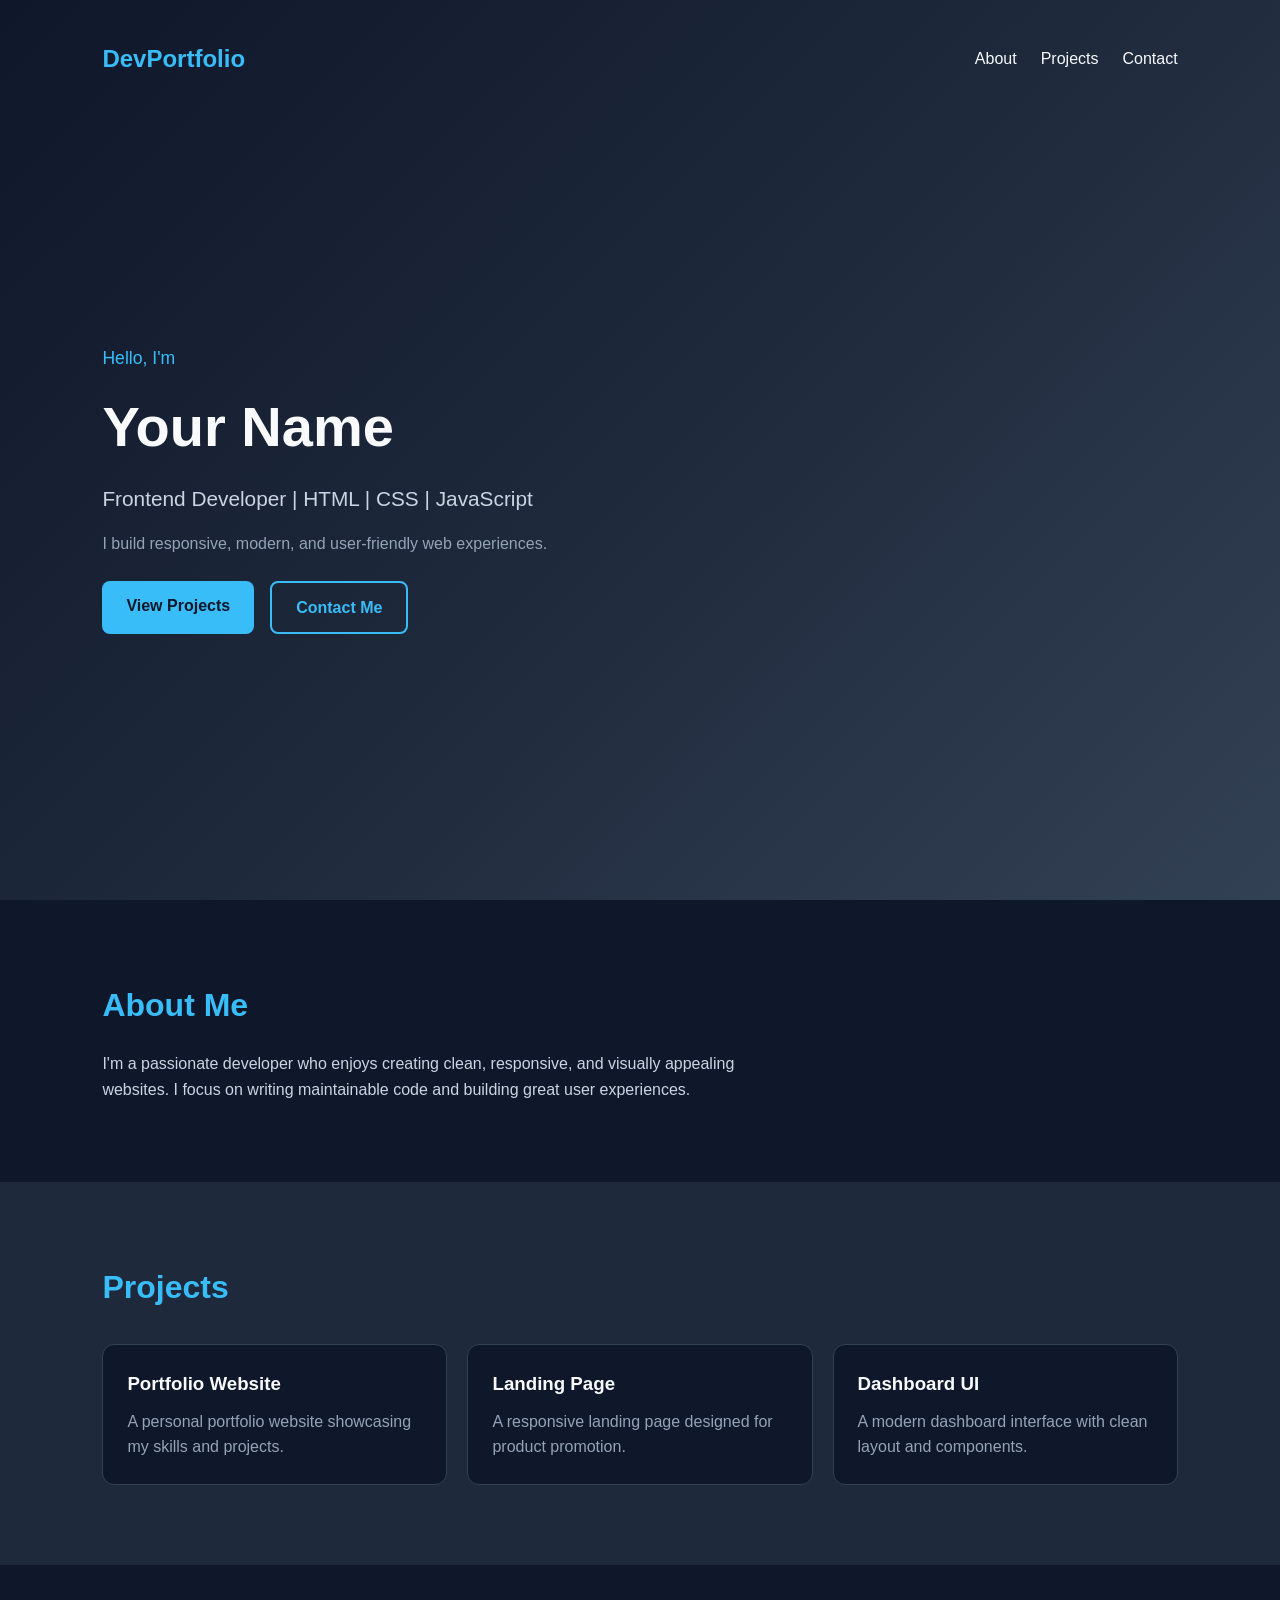
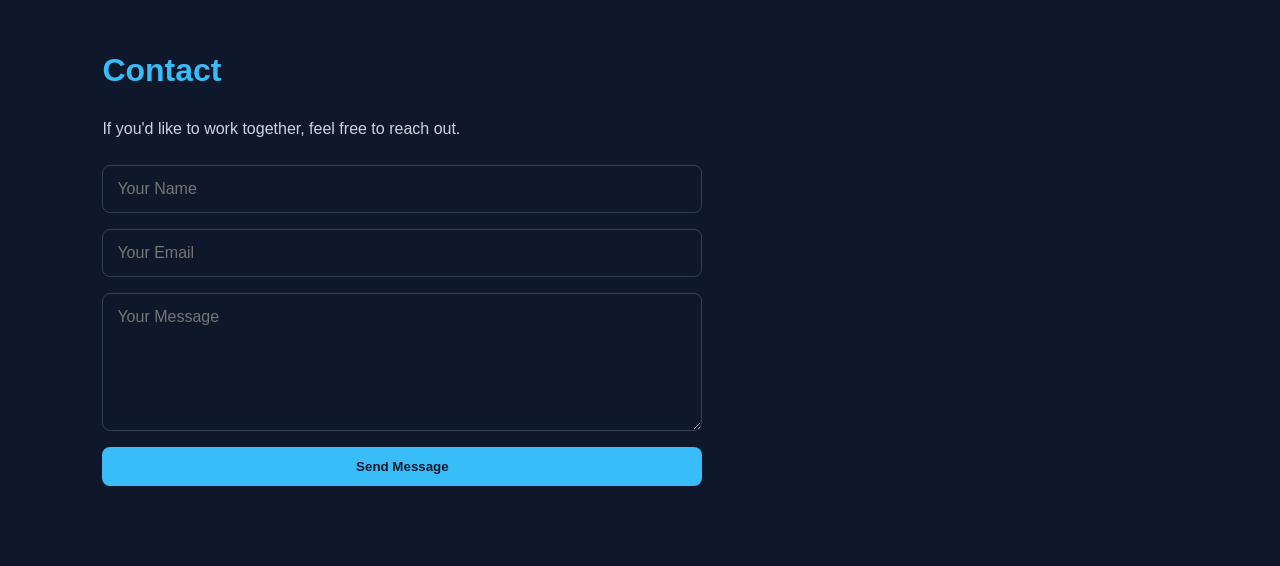
==== index.html @ 98be5ddc "My portfolio website" ====
<!DOCTYPE html>
<html lang="en">
<head>
  <meta charset="UTF-8" />
  <meta name="viewport" content="width=device-width, initial-scale=1.0" />
  <title>Developer Portfolio</title>
  <link rel="stylesheet" href="style.css" />
</head>
<body>
  <header class="hero">
    <nav class="navbar">
      <div class="logo">DevPortfolio</div>
      <ul class="nav-links">
        <li><a href="#about">About</a></li>
        <li><a href="#projects">Projects</a></li>
        <li><a href="#contact">Contact</a></li>
      </ul>
    </nav>

    <div class="hero-content">
      <p class="intro">Hello, I'm</p>
      <h1>Your Name</h1>
      <p class="subtitle">Frontend Developer | HTML | CSS | JavaScript</p>
      <p class="hero-text">
        I build responsive, modern, and user-friendly web experiences.
      </p>
      <div class="hero-buttons">
        <a href="#projects" class="btn primary">View Projects</a>
        <a href="#contact" class="btn secondary">Contact Me</a>
      </div>
    </div>
  </header>

  <main>
    <section id="about" class="section">
      <div class="container">
        <h2>About Me</h2>
        <p>
          I'm a passionate developer who enjoys creating clean, responsive,
          and visually appealing websites. I focus on writing maintainable
          code and building great user experiences.
        </p>
      </div>
    </section>

    <section id="projects" class="section alt">
      <div class="container">
        <h2>Projects</h2>
        <div class="project-grid">
          <div class="project-card">
            <h3>Portfolio Website</h3>
            <p>A personal portfolio website showcasing my skills and projects.</p>
          </div>
          <div class="project-card">
            <h3>Landing Page</h3>
            <p>A responsive landing page designed for product promotion.</p>
          </div>
          <div class="project-card">
            <h3>Dashboard UI</h3>
            <p>A modern dashboard interface with clean layout and components.</p>
          </div>
        </div>
      </div>
    </section>

    <section id="contact" class="section">
      <div class="container">
        <h2>Contact</h2>
        <p>If you'd like to work together, feel free to reach out.</p>

        <form class="contact-form">
          <input type="text" placeholder="Your Name" required />
          <input type="email" placeholder="Your Email" required />
          <textarea placeholder="Your Message" rows="6" required></textarea>
          <button type="submit" class="btn primary">Send Message</button>
        </form>
      </div>
    </section>
  </main>
</body>
</html>
---- style.css ----
* {
  margin: 0;
  padding: 0;
  box-sizing: border-box;
  font-family: Arial, sans-serif;
}

html {
  scroll-behavior: smooth;
}

body {
  background-color: #0f172a;
  color: #f8fafc;
  line-height: 1.6;
}

a {
  text-decoration: none;
  color: inherit;
}

ul {
  list-style: none;
}

.hero {
  min-height: 100vh;
  background: linear-gradient(135deg, #0f172a, #1e293b, #334155);
  display: flex;
  flex-direction: column;
  padding: 20px 8%;
}

.navbar {
  display: flex;
  justify-content: space-between;
  align-items: center;
  padding: 20px 0;
}

.logo {
  font-size: 1.5rem;
  font-weight: bold;
  color: #38bdf8;
}

.nav-links {
  display: flex;
  gap: 24px;
}

.nav-links a {
  font-size: 1rem;
  transition: color 0.3s ease;
}

.nav-links a:hover {
  color: #38bdf8;
}

.hero-content {
  flex: 1;
  display: flex;
  flex-direction: column;
  justify-content: center;
  max-width: 700px;
}

.intro {
  color: #38bdf8;
  font-size: 1.1rem;
  margin-bottom: 10px;
}

.hero-content h1 {
  font-size: 3.5rem;
  margin-bottom: 10px;
}

.subtitle {
  font-size: 1.3rem;
  color: #cbd5e1;
  margin-bottom: 16px;
}

.hero-text {
  font-size: 1rem;
  color: #94a3b8;
  margin-bottom: 24px;
  max-width: 600px;
}

.hero-buttons {
  display: flex;
  gap: 16px;
  flex-wrap: wrap;
  
}

.btn {
  display: inline-block;
  padding: 12px 24px;
  border-radius: 8px;
  font-weight: bold;
  transition: all 0.3s ease;
}

.btn.primary {
  background-color: #38bdf8;
  color: #0f172a;
}

.btn.primary:hover {
  background-color: #0ea5e9;
}

.btn.secondary {
  border: 2px solid #38bdf8;
  color: #38bdf8;
}

.btn.secondary:hover {
  background-color: #38bdf8;
  color: #0f172a;
}

.section {
  padding: 80px 8%;
}

.alt {
  background-color: #1e293b;
}

.container {
  max-width: 1100px;
  margin: 0 auto;
}

.section h2 {
  font-size: 2rem;
  margin-bottom: 20px;
  color: #38bdf8;
}

.section p {
  max-width: 700px;
  color: #cbd5e1;
}

.project-grid {
  display: grid;
  grid-template-columns: repeat(auto-fit, minmax(240px, 1fr));
  gap: 20px;
  margin-top: 30px;
}

.project-card {
  background-color: #0f172a;
  padding: 24px;
  border-radius: 12px;
  border: 1px solid #334155;
  transition: transform 0.3s ease, border-color 0.3s ease;
}

.project-card:hover {
  transform: translateY(-5px);
  border-color: #38bdf8;
}

.project-card h3 {
  margin-bottom: 10px;
  color: #f8fafc;
}

.project-card p {
  color: #94a3b8;
}

.contact-form {
  display: flex;
  flex-direction: column;
  gap: 16px;
  margin-top: 24px;
  max-width: 600px;
}

.contact-form input,
.contact-form textarea {
  width: 100%;
  padding: 14px;
  border: 1px solid #334155;
  border-radius: 8px;
  background-color: #0f172a;
  color: #f8fafc;
  font-size: 1rem;
}

.contact-form input:focus,
.contact-form textarea:focus {
  outline: none;
  border-color: #38bdf8;
}

.contact-form button {
  border: none;
  cursor: pointer;
}

@media (max-width: 768px) {
  .navbar {
    flex-direction: column;
    gap: 16px;
  }

  .hero-content h1 {
    font-size: 2.5rem;
  }

  .subtitle {
    font-size: 1.1rem;
  }

  .section {
    padding: 60px 6%;
  }
}
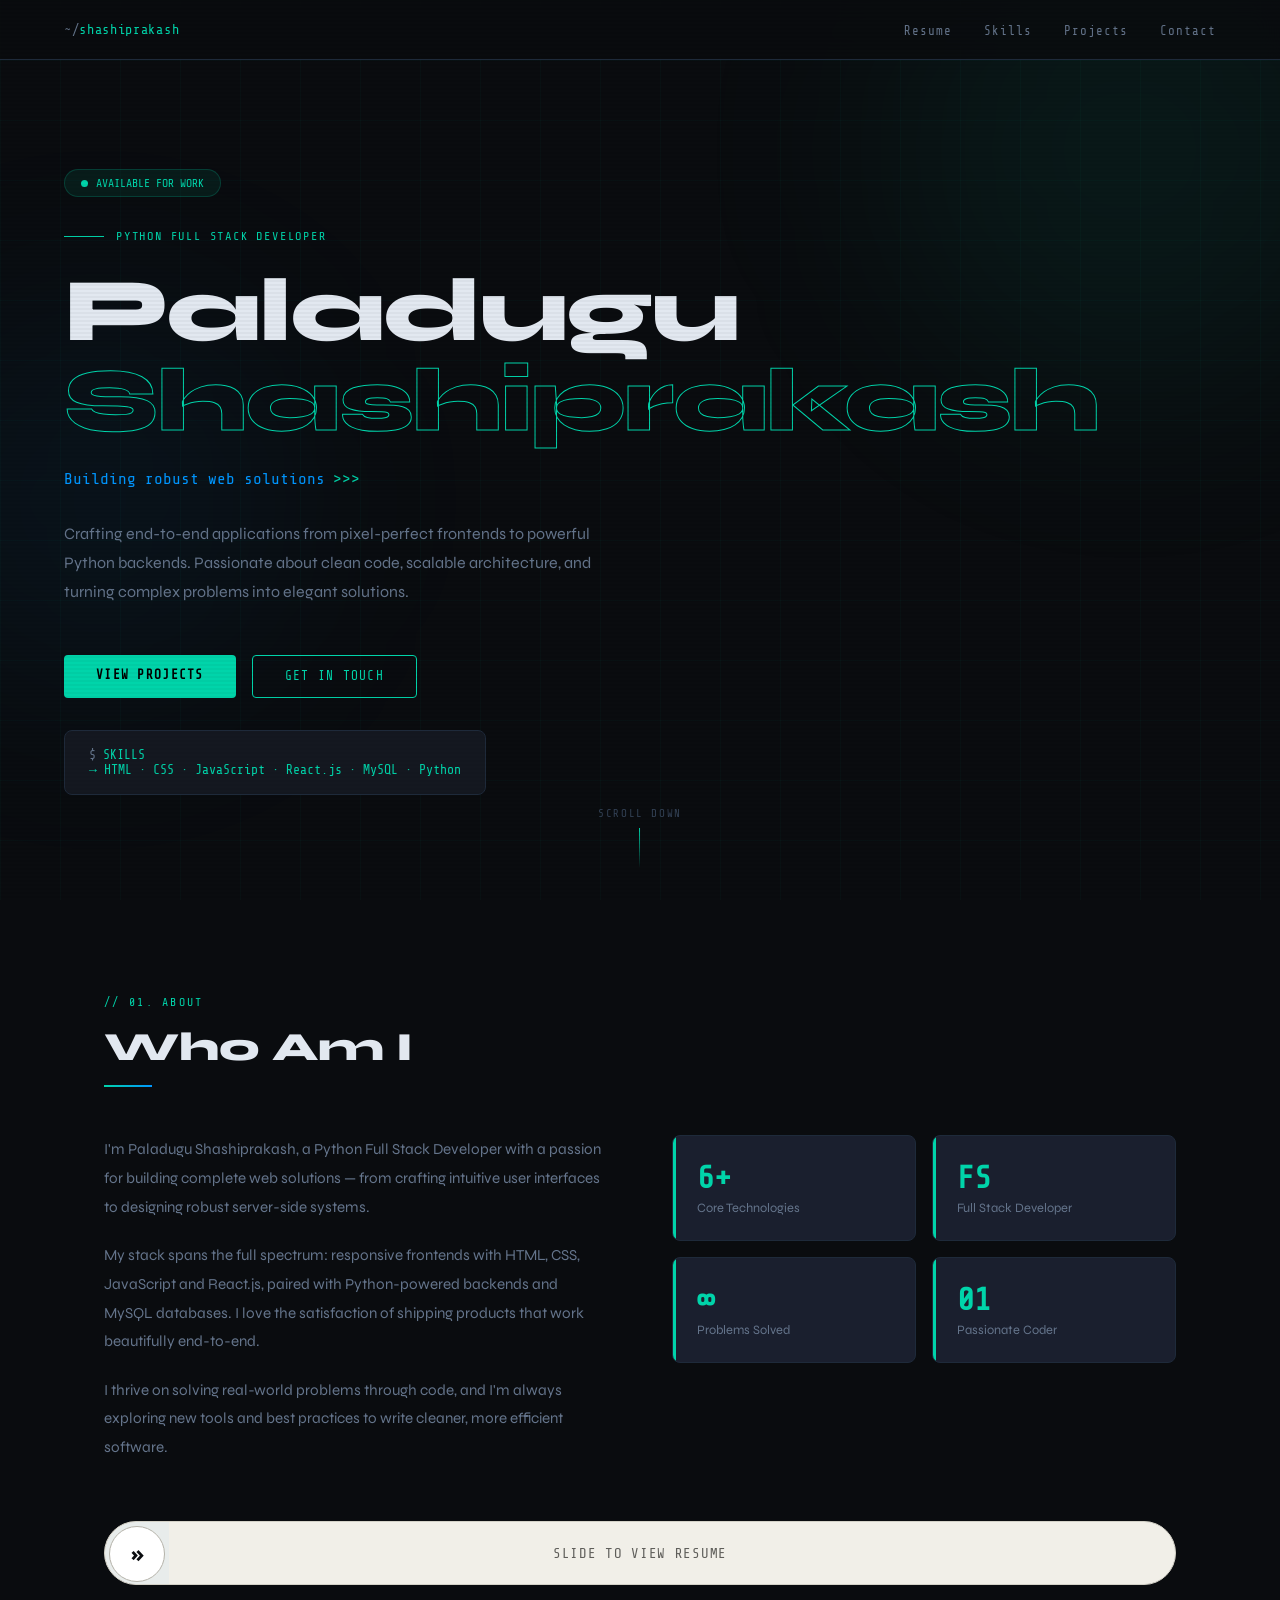
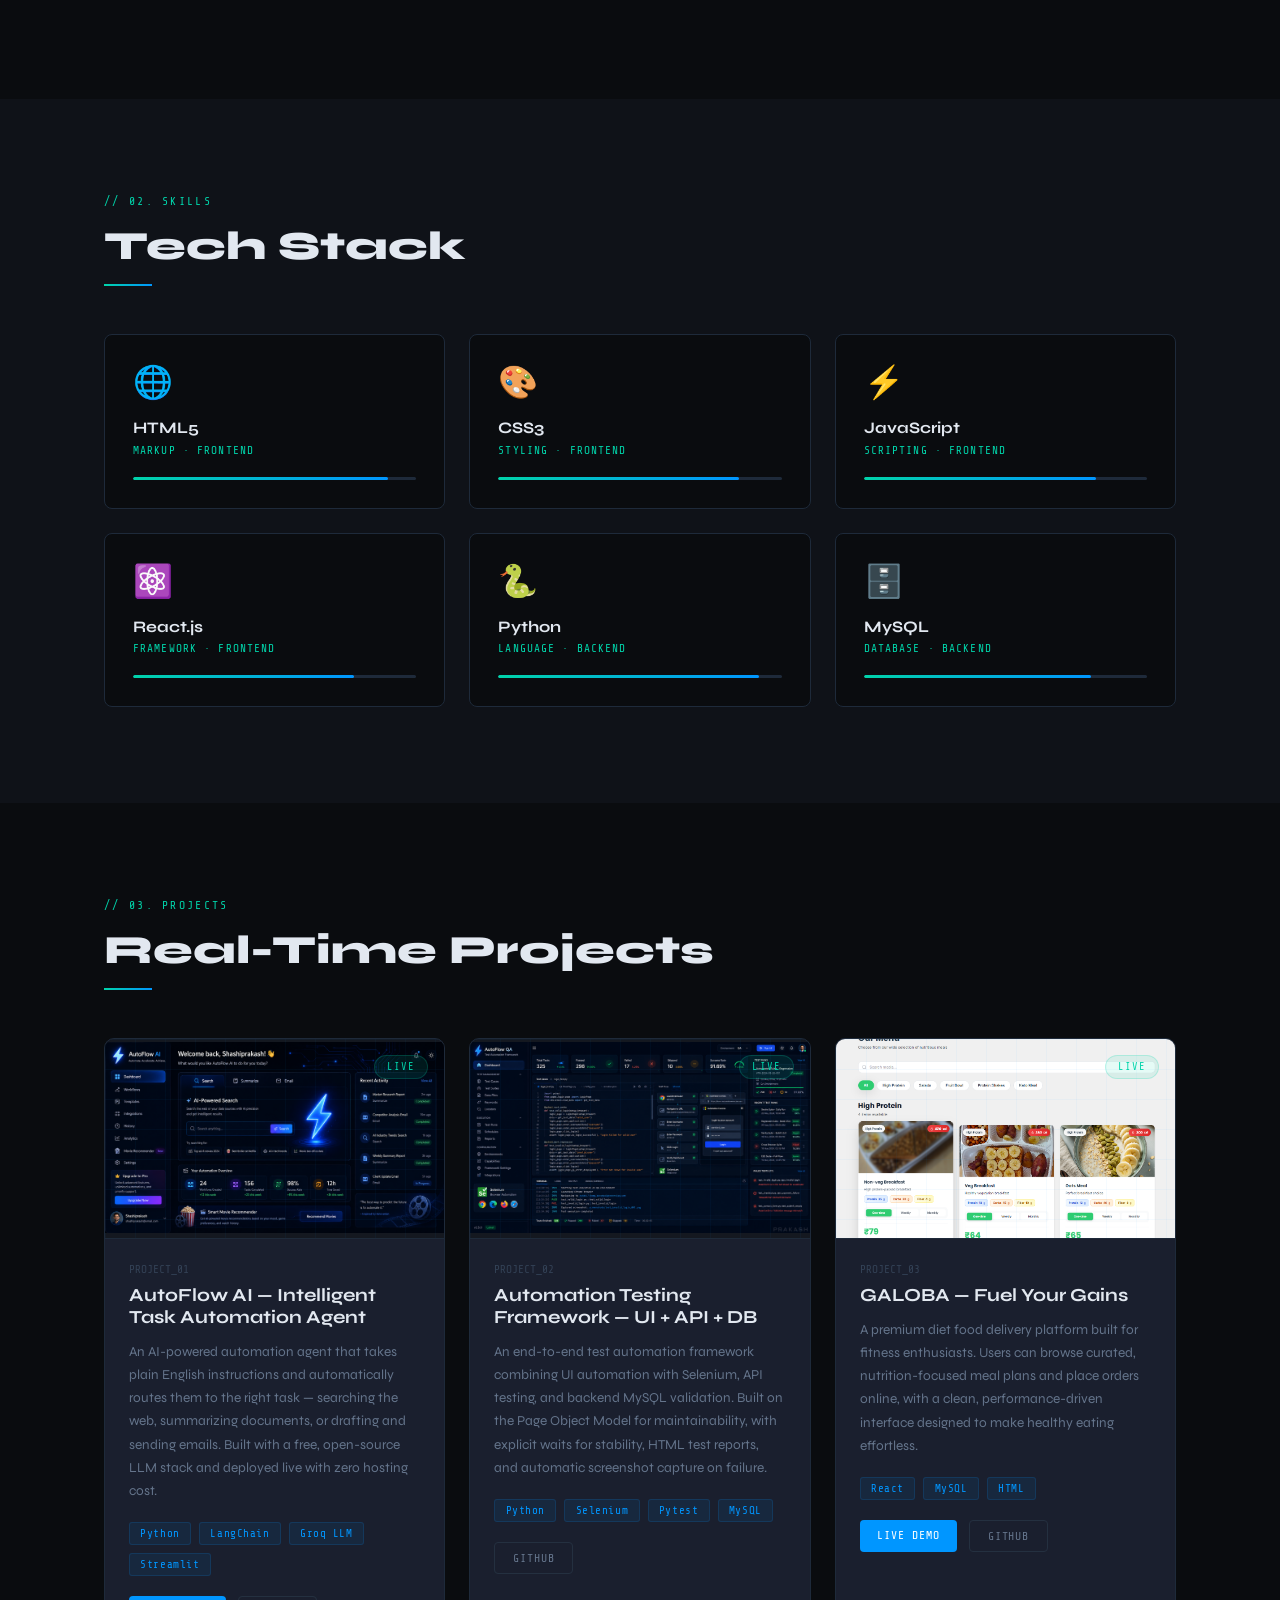
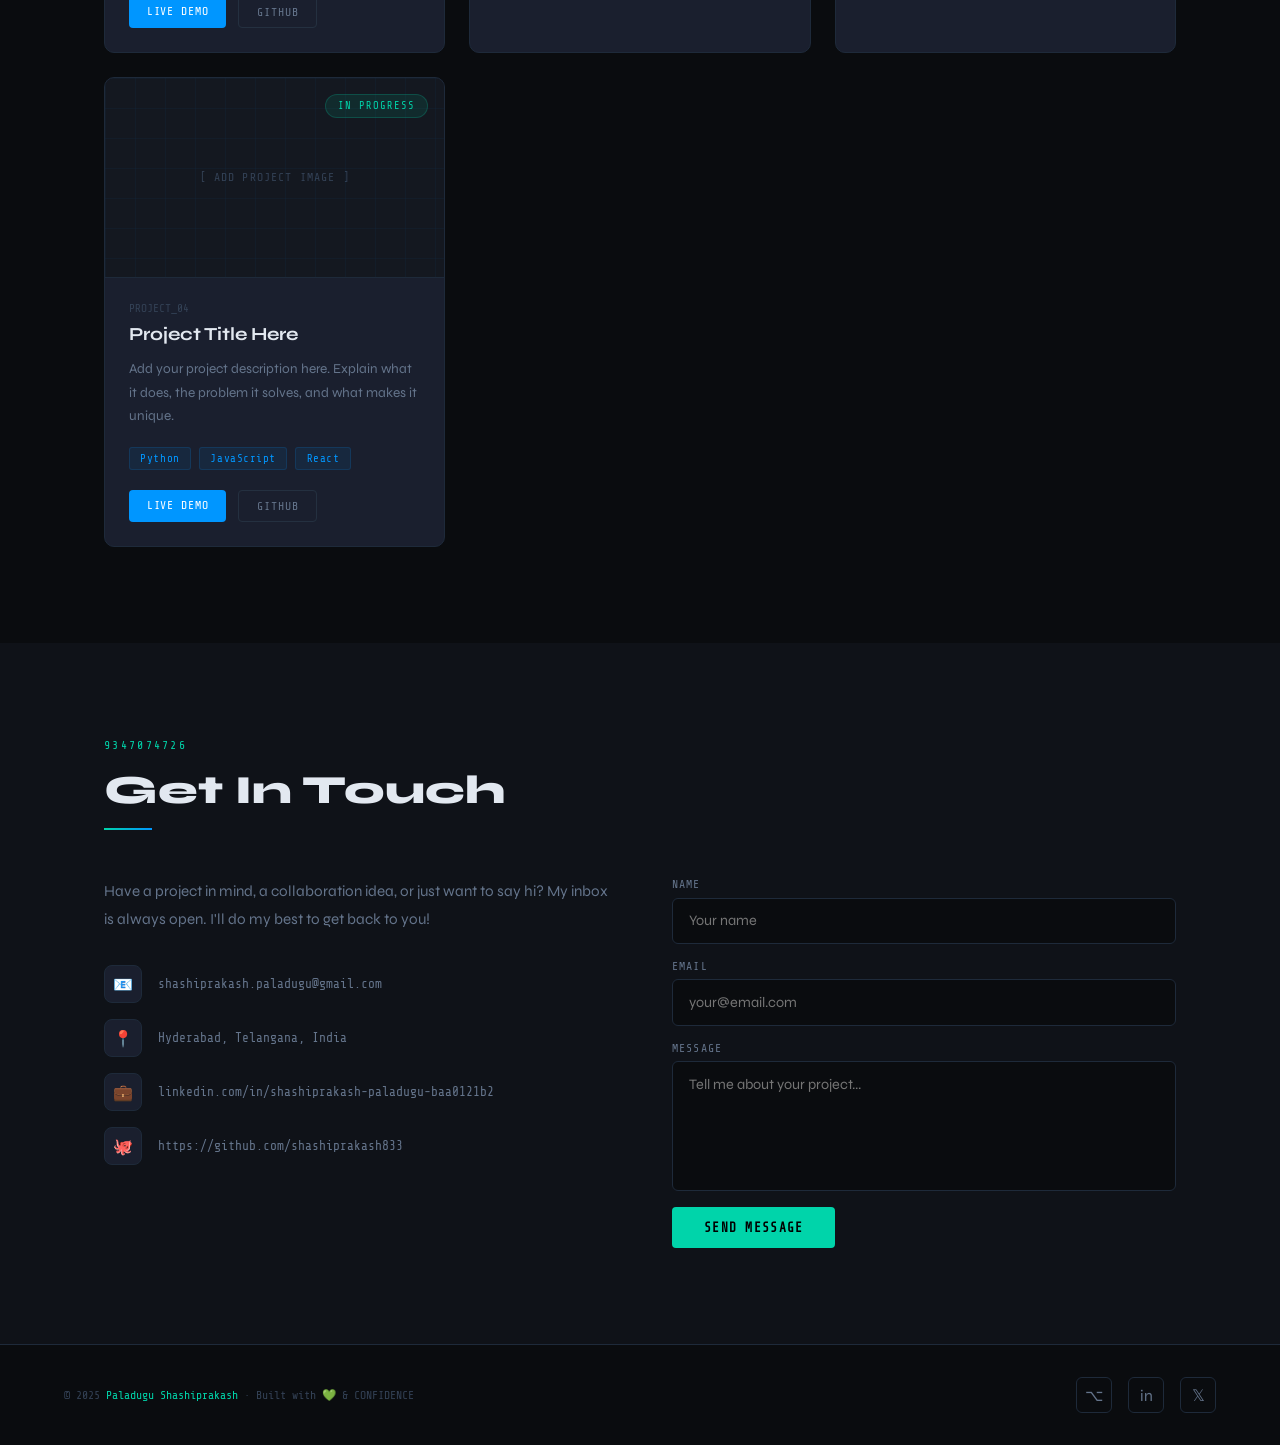
==== commit 40f77e86: "Initial commit - portfolio website" ====
--- a/index.html
+++ b/index.html
@@ -1,81 +1,1042 @@
 <!DOCTYPE html>
 <html lang="en">
 <head>
-  <meta charset="UTF-8" />
-  <meta name="viewport" content="width=device-width, initial-scale=1.0" />
-  <title>Developer Portfolio</title>
-  <link rel="stylesheet" href="style.css" />
+<meta charset="UTF-8">
+<meta name="viewport" content="width=device-width, initial-scale=1.0">
+<title>Paladugu Shashiprakash | Python Full Stack Developer</title>
+<link href="https://fonts.googleapis.com/css2?family=Share+Tech+Mono&family=Syne:wght@400;600;700;800&display=swap" rel="stylesheet">
+<style>
+  :root {
+    --bg: #0a0c0f;
+    --bg2: #0f1218;
+    --bg3: #141820;
+    --surface: #1a1f2e;
+    --border: #1e2a3a;
+    --border2: #243040;
+    --accent: #00d4aa;
+    --accent2: #0096ff;
+    --accent3: #7c3aed;
+    --text: #e2e8f0;
+    --muted: #64748b;
+    --dim: #334155;
+    --mono: 'Share Tech Mono', monospace;
+    --sans: 'Syne', sans-serif;
+  }
+  *, *::before, *::after { box-sizing: border-box; margin: 0; padding: 0; }
+  html { scroll-behavior: smooth; }
+  body {
+    background: var(--bg);
+    color: var(--text);
+    font-family: var(--sans);
+    overflow-x: hidden;
+    cursor: default;
+  }
+
+  /* SCANLINES OVERLAY */
+  body::before {
+    content: '';
+    position: fixed;
+    inset: 0;
+    background: repeating-linear-gradient(0deg, transparent, transparent 2px, rgba(0,0,0,0.03) 2px, rgba(0,0,0,0.03) 4px);
+    pointer-events: none;
+    z-index: 9999;
+  }
+
+  /* GRID BG */
+  .grid-bg {
+    position: fixed;
+    inset: 0;
+    background-image:
+      linear-gradient(rgba(0,212,170,0.03) 1px, transparent 1px),
+      linear-gradient(90deg, rgba(0,212,170,0.03) 1px, transparent 1px);
+    background-size: 60px 60px;
+    pointer-events: none;
+    z-index: 0;
+  }
+
+  /* NAV */
+  nav {
+    position: fixed;
+    top: 0; left: 0; right: 0;
+    z-index: 100;
+    display: flex;
+    align-items: center;
+    justify-content: space-between;
+    padding: 1.25rem 4rem;
+    background: rgba(10,12,15,0.85);
+    backdrop-filter: blur(12px);
+    border-bottom: 1px solid var(--border);
+  }
+  .nav-logo {
+    font-family: var(--mono);
+    font-size: 0.85rem;
+    color: var(--accent);
+    letter-spacing: 0.05em;
+  }
+  .nav-logo span { color: var(--muted); }
+  .nav-links { display: flex; gap: 2rem; list-style: none; }
+  .nav-links a {
+    font-family: var(--mono);
+    font-size: 0.78rem;
+    color: var(--muted);
+    text-decoration: none;
+    letter-spacing: 0.08em;
+    transition: color 0.2s;
+  }
+  .nav-links a:hover { color: var(--accent); }
+
+  /* SECTIONS */
+  section { position: relative; z-index: 1; }
+
+  /* HERO */
+  #hero {
+    min-height: 100vh;
+    display: flex;
+    align-items: center;
+    padding: 8rem 4rem 4rem;
+  }
+  .hero-inner { max-width: 900px; }
+  .hero-tag {
+    font-family: var(--mono);
+    font-size: 0.75rem;
+    color: var(--accent);
+    letter-spacing: 0.15em;
+    margin-bottom: 1.5rem;
+    display: flex;
+    align-items: center;
+    gap: 0.75rem;
+  }
+  .hero-tag::before {
+    content: '';
+    width: 40px; height: 1px;
+    background: var(--accent);
+  }
+  .hero-name {
+    font-size: clamp(2.8rem, 7vw, 6rem);
+    font-weight: 800;
+    line-height: 1;
+    letter-spacing: -0.02em;
+    margin-bottom: 0.5rem;
+  }
+  .hero-name .first { color: var(--text); }
+  .hero-name .last {
+    color: transparent;
+    -webkit-text-stroke: 1px var(--accent);
+  }
+  .hero-role {
+    font-family: var(--mono);
+    font-size: 1rem;
+    color: var(--accent2);
+    margin: 1.5rem 0 2rem;
+    display: flex;
+    align-items: center;
+    gap: 0.5rem;
+  }
+  .blink {
+    animation: blink 1s step-end infinite;
+    color: var(--accent);
+  }
+  @keyframes blink { 50% { opacity: 0; } }
+  .hero-desc {
+    font-size: 1rem;
+    color: var(--muted);
+    max-width: 560px;
+    line-height: 1.8;
+    margin-bottom: 3rem;
+  }
+  .hero-btns { display: flex; gap: 1rem; flex-wrap: wrap; }
+  .btn {
+    font-family: var(--mono);
+    font-size: 0.8rem;
+    letter-spacing: 0.1em;
+    padding: 0.85rem 2rem;
+    border-radius: 4px;
+    cursor: pointer;
+    text-decoration: none;
+    transition: all 0.2s;
+    display: inline-block;
+  }
+  .btn-primary {
+    background: var(--accent);
+    color: #000;
+    border: none;
+    font-weight: 600;
+  }
+  .btn-primary:hover { background: #00f0c0; transform: translateY(-2px); }
+  .btn-outline {
+    background: transparent;
+    color: var(--accent);
+    border: 1px solid var(--accent);
+  }
+  .btn-outline:hover { background: rgba(0,212,170,0.08); transform: translateY(-2px); }
+
+  /* STATUS BADGE */
+  .status-badge {
+    display: inline-flex;
+    align-items: center;
+    gap: 0.5rem;
+    font-family: var(--mono);
+    font-size: 0.72rem;
+    color: var(--accent);
+    background: rgba(0,212,170,0.08);
+    border: 1px solid rgba(0,212,170,0.2);
+    padding: 0.4rem 1rem;
+    border-radius: 100px;
+    margin-bottom: 2rem;
+  }
+  .status-dot {
+    width: 7px; height: 7px;
+    background: var(--accent);
+    border-radius: 50%;
+    animation: pulse 2s ease-in-out infinite;
+  }
+  @keyframes pulse {
+    0%, 100% { opacity: 1; transform: scale(1); }
+    50% { opacity: 0.5; transform: scale(0.8); }
+  }
+
+  /* SECTION HEADER */
+  .section-wrap { padding: 6rem 4rem; max-width: 1200px; margin: 0 auto; }
+  .sec-label {
+    font-family: var(--mono);
+    font-size: 0.72rem;
+    color: var(--accent);
+    letter-spacing: 0.2em;
+    margin-bottom: 1rem;
+  }
+  .sec-title {
+    font-size: 2.5rem;
+    font-weight: 800;
+    line-height: 1.1;
+    margin-bottom: 1rem;
+  }
+  .sec-line {
+    width: 48px; height: 2px;
+    background: linear-gradient(90deg, var(--accent), var(--accent2));
+    margin-bottom: 3rem;
+  }
+
+  /* ABOUT */
+  .about-grid {
+    display: grid;
+    grid-template-columns: 1fr 1fr;
+    gap: 4rem;
+    align-items: start;
+  }
+  .about-text p {
+    color: var(--muted);
+    line-height: 1.9;
+    font-size: 0.95rem;
+    margin-bottom: 1.2rem;
+  }
+  .about-stats {
+    display: grid;
+    grid-template-columns: 1fr 1fr;
+    gap: 1rem;
+  }
+  .stat-box {
+    background: var(--surface);
+    border: 1px solid var(--border);
+    border-radius: 8px;
+    padding: 1.5rem;
+    position: relative;
+    overflow: hidden;
+  }
+  .stat-box::before {
+    content: '';
+    position: absolute;
+    top: 0; left: 0;
+    width: 3px; height: 100%;
+    background: var(--accent);
+  }
+  .stat-num {
+    font-size: 2rem;
+    font-weight: 800;
+    color: var(--accent);
+    font-family: var(--mono);
+  }
+  .stat-label {
+    font-size: 0.8rem;
+    color: var(--muted);
+    margin-top: 0.25rem;
+  }
+  /* RESUME SLIDER */
+.resume-reveal {
+  margin-top: 2.5rem;
+}
+.resume-track {
+  position: relative;
+  height: 60px;
+  background: var(--surface);
+  border: 1px solid var(--border);
+  border-radius: 30px;
+  overflow: hidden;
+  user-select: none;
+}
+.resume-label {
+  position: absolute;
+  inset: 0;
+  display: flex;
+  align-items: center;
+  justify-content: center;
+  font-family: var(--mono);
+  font-size: 0.8rem;
+  letter-spacing: 0.05em;
+  color: var(--muted);
+  pointer-events: none;
+  text-transform: uppercase;
+}
+.resume-fill {
+  position: absolute;
+  top: 0; left: 0;
+  height: 100%;
+  width: 60px;
+  background: var(--accent);
+  opacity: 0.15;
+  border-radius: 30px 0 0 30px;
+}
+.resume-handle {
+  position: absolute;
+  top: 4px; left: 4px;
+  width: 52px; height: 52px;
+  background: var(--accent);
+  color: var(--bg);
+  border-radius: 50%;
+  display: flex;
+  align-items: center;
+  justify-content: center;
+  font-size: 1.2rem;
+  font-weight: 800;
+  cursor: grab;
+  touch-action: none;
+}
+.resume-panel {
+  margin-top: 1rem;
+  max-height: 0;
+  opacity: 0;
+  overflow: hidden;
+  transition: max-height 0.4s ease, opacity 0.4s ease;
+  border: 1px solid var(--border);
+  border-radius: 8px;
+}
+.resume-panel-header {
+  display: flex;
+  justify-content: space-between;
+  align-items: center;
+  padding: 0.75rem 1.25rem;
+  border-bottom: 1px solid var(--border);
+  font-family: var(--mono);
+  font-size: 0.8rem;
+  color: var(--muted);
+}
+.resume-panel-header a {
+  color: var(--accent);
+  text-decoration: none;
+}
+.resume-frame {
+  width: 100%;
+  height: 600px;
+  border: none;
+  display: block;
+}
+
+  /* SKILLS */
+  #skills { background: var(--bg2); }
+  .skills-grid {
+    display: grid;
+    grid-template-columns: repeat(auto-fit, minmax(280px, 1fr));
+    gap: 1.5rem;
+  }
+  .skill-card {
+    background: var(--bg);
+    border: 1px solid var(--border);
+    border-radius: 8px;
+    padding: 1.75rem;
+    transition: border-color 0.25s, transform 0.25s;
+    position: relative;
+    overflow: hidden;
+  }
+  .skill-card::after {
+    content: '';
+    position: absolute;
+    inset: 0;
+    background: linear-gradient(135deg, rgba(0,212,170,0.04), transparent);
+    opacity: 0;
+    transition: opacity 0.25s;
+  }
+  .skill-card:hover { border-color: rgba(0,212,170,0.4); transform: translateY(-3px); }
+  .skill-card:hover::after { opacity: 1; }
+  .skill-icon {
+    font-size: 2rem;
+    margin-bottom: 1rem;
+  }
+  .skill-name {
+    font-size: 1rem;
+    font-weight: 700;
+    color: var(--text);
+    margin-bottom: 0.4rem;
+  }
+  .skill-type {
+    font-family: var(--mono);
+    font-size: 0.7rem;
+    color: var(--accent);
+    letter-spacing: 0.1em;
+  }
+  .skill-bar-wrap {
+    margin-top: 1.25rem;
+    background: var(--border);
+    height: 3px;
+    border-radius: 2px;
+    overflow: hidden;
+  }
+  .skill-bar {
+    height: 100%;
+    background: linear-gradient(90deg, var(--accent), var(--accent2));
+    border-radius: 2px;
+    animation: grow 1.5s ease forwards;
+    transform-origin: left;
+  }
+  @keyframes grow { from { transform: scaleX(0); } to { transform: scaleX(1); } }
+
+  /* PROJECTS */
+  .projects-grid {
+    display: grid;
+    grid-template-columns: repeat(auto-fit, minmax(340px, 1fr));
+    gap: 1.5rem;
+  }
+  .project-card {
+    background: var(--surface);
+    border: 1px solid var(--border);
+    border-radius: 10px;
+    overflow: hidden;
+    transition: border-color 0.25s, transform 0.25s;
+  }
+  .project-card:hover { border-color: rgba(0,150,255,0.5); transform: translateY(-4px); }
+  .project-img {
+    height: 200px;
+    background: var(--bg3);
+    display: flex;
+    align-items: center;
+    justify-content: center;
+    border-bottom: 1px solid var(--border);
+    position: relative;
+    overflow: hidden;
+  }
+  .project-img-placeholder {
+    font-family: var(--mono);
+    font-size: 0.72rem;
+    color: var(--dim);
+    letter-spacing: 0.1em;
+    text-align: center;
+  }
+  .project-img::before {
+    content: '';
+    position: absolute;
+    inset: 0;
+    background-image:
+      linear-gradient(rgba(0,150,255,0.04) 1px, transparent 1px),
+      linear-gradient(90deg, rgba(0,150,255,0.04) 1px, transparent 1px);
+    background-size: 30px 30px;
+  }
+  .project-img img {
+  width: 100%;
+  height: 100%;
+  object-fit: cover;
+  object-position: center;
+}
+  .project-badge {
+    position: absolute;
+    top: 1rem; right: 1rem;
+    font-family: var(--mono);
+    font-size: 0.65rem;
+    letter-spacing: 0.1em;
+    padding: 0.3rem 0.75rem;
+    border-radius: 100px;
+    background: rgba(0,212,170,0.1);
+    color: var(--accent);
+    border: 1px solid rgba(0,212,170,0.2);
+  }
+  .project-body { padding: 1.5rem; }
+  .project-num {
+    font-family: var(--mono);
+    font-size: 0.7rem;
+    color: var(--dim);
+    margin-bottom: 0.5rem;
+  }
+  .project-title {
+    font-size: 1.15rem;
+    font-weight: 700;
+    color: var(--text);
+    margin-bottom: 0.75rem;
+  }
+  .project-desc {
+    font-size: 0.85rem;
+    color: var(--muted);
+    line-height: 1.7;
+    margin-bottom: 1.25rem;
+    min-height: 60px;
+  }
+  .project-tags { display: flex; flex-wrap: wrap; gap: 0.5rem; margin-bottom: 1.25rem; }
+  .tag {
+    font-family: var(--mono);
+    font-size: 0.68rem;
+    padding: 0.25rem 0.65rem;
+    border-radius: 3px;
+    background: rgba(0,150,255,0.08);
+    color: var(--accent2);
+    border: 1px solid rgba(0,150,255,0.15);
+    letter-spacing: 0.05em;
+  }
+  .project-links { display: flex; gap: 0.75rem; }
+  .proj-btn {
+    font-family: var(--mono);
+    font-size: 0.72rem;
+    letter-spacing: 0.08em;
+    padding: 0.55rem 1.1rem;
+    border-radius: 4px;
+    text-decoration: none;
+    transition: all 0.2s;
+  }
+  .proj-btn-solid {
+    background: var(--accent2);
+    color: #fff;
+  }
+  .proj-btn-solid:hover { opacity: 0.85; }
+  .proj-btn-ghost {
+    border: 1px solid var(--border2);
+    color: var(--muted);
+  }
+  .proj-btn-ghost:hover { border-color: var(--accent2); color: var(--accent2); }
+
+  /* CONTACT */
+  #contact { background: var(--bg2); }
+  .contact-wrap {
+    display: grid;
+    grid-template-columns: 1fr 1fr;
+    gap: 4rem;
+    align-items: start;
+  }
+  .contact-info p {
+    color: var(--muted);
+    font-size: 0.95rem;
+    line-height: 1.8;
+    margin-bottom: 2rem;
+  }
+  .contact-items { display: flex; flex-direction: column; gap: 1rem; }
+  .contact-item {
+    display: flex;
+    align-items: center;
+    gap: 1rem;
+    font-family: var(--mono);
+    font-size: 0.8rem;
+    color: var(--muted);
+  }
+  .contact-item-icon {
+    width: 38px; height: 38px;
+    background: var(--surface);
+    border: 1px solid var(--border);
+    border-radius: 8px;
+    display: flex;
+    align-items: center;
+    justify-content: center;
+    font-size: 1rem;
+    flex-shrink: 0;
+  }
+  .contact-form { display: flex; flex-direction: column; gap: 1rem; }
+  .form-group { display: flex; flex-direction: column; gap: 0.4rem; }
+  .form-group label {
+    font-family: var(--mono);
+    font-size: 0.72rem;
+    letter-spacing: 0.1em;
+    color: var(--muted);
+  }
+  .form-group input,
+  .form-group textarea {
+    background: var(--bg);
+    border: 1px solid var(--border);
+    border-radius: 6px;
+    padding: 0.85rem 1rem;
+    color: var(--text);
+    font-family: var(--sans);
+    font-size: 0.9rem;
+    transition: border-color 0.2s;
+    resize: none;
+    outline: none;
+  }
+  .form-group input:focus,
+  .form-group textarea:focus { border-color: var(--accent); }
+  .form-group textarea { min-height: 130px; }
+
+  /* FOOTER */
+  footer {
+    border-top: 1px solid var(--border);
+    padding: 2rem 4rem;
+    display: flex;
+    justify-content: space-between;
+    align-items: center;
+    position: relative;
+    z-index: 1;
+  }
+  .footer-copy {
+    font-family: var(--mono);
+    font-size: 0.72rem;
+    color: var(--dim);
+  }
+  .footer-copy span { color: var(--accent); }
+  .socials { display: flex; gap: 1rem; }
+  .social-btn {
+    width: 36px; height: 36px;
+    border: 1px solid var(--border);
+    border-radius: 6px;
+    display: flex; align-items: center; justify-content: center;
+    font-size: 1rem;
+    color: var(--muted);
+    text-decoration: none;
+    transition: all 0.2s;
+  }
+  .social-btn:hover { border-color: var(--accent); color: var(--accent); }
+
+  /* GLOW ORBS */
+  .orb {
+    position: fixed;
+    border-radius: 50%;
+    filter: blur(100px);
+    pointer-events: none;
+    z-index: 0;
+  }
+  .orb1 {
+    width: 500px; height: 500px;
+    background: rgba(0,212,170,0.06);
+    top: -100px; right: -100px;
+  }
+  .orb2 {
+    width: 400px; height: 400px;
+    background: rgba(0,150,255,0.05);
+    bottom: 200px; left: -100px;
+  }
+
+  /* TERMINAL LINE */
+  .terminal {
+    font-family: var(--mono);
+    font-size: 0.82rem;
+    color: var(--accent);
+    background: var(--bg3);
+    border: 1px solid var(--border);
+    padding: 1rem 1.5rem;
+    border-radius: 8px;
+    margin-top: 2rem;
+    display: inline-block;
+  }
+  .terminal span { color: var(--muted); }
+
+  /* SCROLL INDICATOR */
+  .scroll-hint {
+    position: absolute;
+    bottom: 2rem;
+    left: 50%;
+    transform: translateX(-50%);
+    font-family: var(--mono);
+    font-size: 0.68rem;
+    color: var(--dim);
+    letter-spacing: 0.15em;
+    display: flex;
+    flex-direction: column;
+    align-items: center;
+    gap: 0.5rem;
+  }
+  .scroll-arrow {
+    width: 1px; height: 40px;
+    background: linear-gradient(to bottom, var(--accent), transparent);
+    animation: scrollDown 1.5s ease-in-out infinite;
+  }
+  .resume-track {
+  position: relative;
+  height: 64px;
+  background: #f1efe8;
+  border-radius: 32px;
+  border: 1px solid #d3d1c7;
+  overflow: hidden;
+  user-select: none;
+}
+.resume-label {
+  position: absolute;
+  inset: 0;
+  display: flex;
+  align-items: center;
+  justify-content: center;
+  font-size: 14px;
+  color: #5f5e5a;
+  pointer-events: none;
+}
+.resume-fill {
+  position: absolute;
+  top: 0; left: 0;
+  height: 100%;
+  width: 64px;
+  background: #b5d4f4;
+  border-radius: 32px 0 0 32px;
+}
+.resume-handle {
+  position: absolute;
+  top: 4px; left: 4px;
+  width: 56px; height: 56px;
+  background: #fff;
+  border: 1px solid #b4b2a9;
+  border-radius: 50%;
+  display: flex; align-items: center; justify-content: center;
+  cursor: grab;
+  touch-action: none;
+}
+.resume-panel {
+  margin-top: 1rem;
+  max-height: 0;
+  opacity: 0;
+  overflow: hidden;
+  transition: max-height 0.4s ease, opacity 0.4s ease;
+  border-radius: 12px;
+  border: 1px solid #d3d1c7;
+}
+.resume-panel-header {
+  display: flex; justify-content: space-between;
+  padding: 0.75rem 1rem;
+  border-bottom: 1px solid #d3d1c7;
+  font-size: 14px;
+}
+.resume-frame {
+  width: 100%; height: 500px; border: none; display: block;
+}
+  @keyframes scrollDown {
+    0%, 100% { opacity: 0; transform: scaleY(0.5) translateY(-10px); }
+    50% { opacity: 1; transform: scaleY(1) translateY(0); }
+  }
+
+  /* RESPONSIVE */
+  @media (max-width: 768px) {
+    nav { padding: 1rem 1.5rem; }
+    .nav-links { display: none; }
+    #hero { padding: 6rem 1.5rem 3rem; }
+    .section-wrap { padding: 4rem 1.5rem; }
+    .about-grid, .contact-wrap { grid-template-columns: 1fr; gap: 2rem; }
+    footer { padding: 1.5rem; flex-direction: column; gap: 1rem; }
+  }
+</style>
 </head>
 <body>
-  <header class="hero">
-    <nav class="navbar">
-      <div class="logo">DevPortfolio</div>
-      <ul class="nav-links">
-        <li><a href="#about">About</a></li>
-        <li><a href="#projects">Projects</a></li>
-        <li><a href="#contact">Contact</a></li>
-      </ul>
-    </nav>
-
-    <div class="hero-content">
-      <p class="intro">Hello, I'm</p>
-      <h1>Your Name</h1>
-      <p class="subtitle">Frontend Developer | HTML | CSS | JavaScript</p>
-      <p class="hero-text">
-        I build responsive, modern, and user-friendly web experiences.
-      </p>
-      <div class="hero-buttons">
-        <a href="#projects" class="btn primary">View Projects</a>
-        <a href="#contact" class="btn secondary">Contact Me</a>
-      </div>
+
+<div class="grid-bg"></div>
+<div class="orb orb1"></div>
+<div class="orb orb2"></div>
+
+<!-- NAV -->
+<nav>
+  <div class="nav-logo"><span>~/</span>shashiprakash</div>
+  <ul class="nav-links">
+    <li><a href="#about">Resume</a></li>
+    <li><a href="#skills">Skills</a></li>
+    <li><a href="#projects">Projects</a></li>
+    <li><a href="#contact">Contact</a></li>
+  </ul>
+</nav>
+
+<!-- HERO -->
+<section id="hero">
+  <div class="hero-inner">
+    <div class="status-badge">
+      <div class="status-dot"></div>
+      AVAILABLE FOR WORK
     </div>
-  </header>
-
-  <main>
-    <section id="about" class="section">
-      <div class="container">
-        <h2>About Me</h2>
+    <div class="hero-tag">PYTHON FULL STACK DEVELOPER</div>
+    <h1 class="hero-name">
+      <span class="first">Paladugu<br></span>
+      <span class="last">Shashiprakash</span>
+    </h1>
+    <div class="hero-role">
+       Building robust web solutions<span class="blink">>>></span>
+    </div>
+    <p class="hero-desc">
+      Crafting end-to-end applications from pixel-perfect frontends to powerful Python backends. Passionate about clean code, scalable architecture, and turning complex problems into elegant solutions.
+    </p>
+    <div class="hero-btns">
+      <a href="#projects" class="btn btn-primary">VIEW PROJECTS</a>
+      <a href="#contact" class="btn btn-outline">GET IN TOUCH</a>
+    </div>
+    <div class="terminal">
+      <span>$ </span>SKILLS<br>
+      <span style="color:#00d4aa;">→ </span>HTML · CSS · JavaScript · React.js · MySQL · Python
+    </div>
+  </div>
+  <div class="scroll-hint">
+    SCROLL DOWN
+    <div class="scroll-arrow"></div>
+  </div>
+</section>
+
+<!-- ABOUT -->
+        <section id="about">
+  <div class="section-wrap">
+    <div class="sec-label">// 01. ABOUT</div>
+    <h2 class="sec-title">Who Am I</h2>
+    <div class="sec-line"></div>
+    <div class="about-grid">
+      <div class="about-text">
         <p>
-          I'm a passionate developer who enjoys creating clean, responsive,
-          and visually appealing websites. I focus on writing maintainable
-          code and building great user experiences.
+          I'm Paladugu Shashiprakash, a Python Full Stack Developer with a passion for building complete web solutions — from crafting intuitive user interfaces to designing robust server-side systems.
         </p>
-      </div>
-    </section>
-
-    <section id="projects" class="section alt">
-      <div class="container">
-        <h2>Projects</h2>
-        <div class="project-grid">
+        <p>
+          My stack spans the full spectrum: responsive frontends with HTML, CSS, JavaScript and React.js, paired with Python-powered backends and MySQL databases. I love the satisfaction of shipping products that work beautifully end-to-end.
+        </p>
+        <p>
+          I thrive on solving real-world problems through code, and I'm always exploring new tools and best practices to write cleaner, more efficient software.
+        </p>
+      </div>
+      <div class="about-stats">
+        <div class="stat-box">
+          <div class="stat-num">6+</div>
+          <div class="stat-label">Core Technologies</div>
+        </div>
+        <div class="stat-box">
+          <div class="stat-num">FS</div>
+          <div class="stat-label">Full Stack Developer</div>
+        </div>
+        <div class="stat-box">
+          <div class="stat-num">∞</div>
+          <div class="stat-label">Problems Solved</div>
+        </div>
+        <div class="stat-box">
+          <div class="stat-num">01</div>
+          <div class="stat-label">Passionate Coder</div>
+        </div>
+      </div>
+    </div>
+
+    <div class="resume-reveal">
+      <div id="resume-track" class="resume-track">
+        <div id="resume-label" class="resume-label">slide to view resume</div>
+        <div id="resume-fill" class="resume-fill"></div>
+        <div id="resume-handle" class="resume-handle">»</div>
+      </div>
+
+      <div id="resume-panel" class="resume-panel">
+        <div class="resume-panel-header">
+          <span>resume.pdf</span>
+          <a href="resumepsp.pdf" download>Download</a>
+        </div>
+        <iframe src="resumepsp.pdf" class="resume-frame"></iframe>
+      </div>
+    </div>
+  </div>
+</section>
+
+
+<!-- SKILLS -->
+<section id="skills">
+  <div class="section-wrap">
+    <div class="sec-label">// 02. SKILLS</div>
+    <h2 class="sec-title">Tech Stack</h2>
+    <div class="sec-line"></div>
+    <div class="skills-grid">
+      <div class="skill-card">
+        <div class="skill-icon">🌐</div>
+        <div class="skill-name">HTML5</div>
+        <div class="skill-type">MARKUP · FRONTEND</div>
+        <div class="skill-bar-wrap"><div class="skill-bar" style="width:90%"></div></div>
+      </div>
+      <div class="skill-card">
+        <div class="skill-icon">🎨</div>
+        <div class="skill-name">CSS3</div>
+        <div class="skill-type">STYLING · FRONTEND</div>
+        <div class="skill-bar-wrap"><div class="skill-bar" style="width:85%"></div></div>
+      </div>
+      <div class="skill-card">
+        <div class="skill-icon">⚡</div>
+        <div class="skill-name">JavaScript</div>
+        <div class="skill-type">SCRIPTING · FRONTEND</div>
+        <div class="skill-bar-wrap"><div class="skill-bar" style="width:82%"></div></div>
+      </div>
+      <div class="skill-card">
+        <div class="skill-icon">⚛️</div>
+        <div class="skill-name">React.js</div>
+        <div class="skill-type">FRAMEWORK · FRONTEND</div>
+        <div class="skill-bar-wrap"><div class="skill-bar" style="width:78%"></div></div>
+      </div>
+      <div class="skill-card">
+        <div class="skill-icon">🐍</div>
+        <div class="skill-name">Python</div>
+        <div class="skill-type">LANGUAGE · BACKEND</div>
+        <div class="skill-bar-wrap"><div class="skill-bar" style="width:92%"></div></div>
+      </div>
+      <div class="skill-card">
+        <div class="skill-icon">🗄️</div>
+        <div class="skill-name">MySQL</div>
+        <div class="skill-type">DATABASE · BACKEND</div>
+        <div class="skill-bar-wrap"><div class="skill-bar" style="width:80%"></div></div>
+      </div>
+    </div>
+  </div>
+</section>
+
+<!-- PROJECTS -->
+<section id="projects">
+  <div class="section-wrap">
+    <div class="sec-label">// 03. PROJECTS</div>
+    <h2 class="sec-title">Real-Time Projects</h2>
+    <div class="sec-line"></div>
+    <div class="projects-grid">
+
+      <!-- PROJECT 1 -->
+             <!-- PROJECT 1 -->
+      <div class="project-card">
+        <div class="project-img">
+          <div class="project-img-placeholder"><img src="proj01.png"></div>
+          <div class="project-badge">LIVE</div>
+        </div>
+        <div class="project-body">
+          <div class="project-num">PROJECT_01</div>
+          <div class="project-title">AutoFlow AI — Intelligent Task Automation Agent</div>
+          <div class="project-desc">An AI-powered automation agent that takes plain English instructions and automatically routes them to the right task — searching the web, summarizing documents, or drafting and sending emails. Built with a free, open-source LLM stack and deployed live with zero hosting cost.</div>
+          <div class="project-tags">
+            <span class="tag">Python</span>
+            <span class="tag">LangChain</span>
+            <span class="tag">Groq LLM</span>
+            <span class="tag">Streamlit</span>
+          </div>
+          <div class="project-links">
+            <a href="https://autoflow-ai-4dmfc3hekpam9zhlxpdmbh.streamlit.app/" class="proj-btn proj-btn-solid">LIVE DEMO</a>
+            <a href="https://github.com/shashiprakash833/autoflow-ai" class="proj-btn proj-btn-ghost">GITHUB</a>
+          </div>
+        </div>
+      </div>
+
+      <!-- PROJECT 2 -->
+            <div class="project-card">
+        <div class="project-img">
+          <div class="project-img-placeholder"><img src="proj02.png"></div>
+          <div class="project-badge">LIVE</div>
+        </div>
+        <div class="project-body">
+          <div class="project-num">PROJECT_02</div>
+          <div class="project-title">Automation Testing Framework — UI + API + DB</div>
+          <div class="project-desc">An end-to-end test automation framework combining UI automation with Selenium, API testing, and backend MySQL validation. Built on the Page Object Model for maintainability, with explicit waits for stability, HTML test reports, and automatic screenshot capture on failure.</div>
+          <div class="project-tags">
+            <span class="tag">Python</span>
+            <span class="tag">Selenium</span>
+            <span class="tag">Pytest</span>
+            <span class="tag">MySQL</span>
+          </div>
+          <div class="project-links">
+            <a href="https://github.com/shashiprakash833/automation-framework" class="proj-btn proj-btn-ghost">GITHUB</a>
+          </div>
+        </div>
+      </div>
+
+      <!-- PROJECT 3 -->
           <div class="project-card">
-            <h3>Portfolio Website</h3>
-            <p>A personal portfolio website showcasing my skills and projects.</p>
-          </div>
-          <div class="project-card">
-            <h3>Landing Page</h3>
-            <p>A responsive landing page designed for product promotion.</p>
-          </div>
-          <div class="project-card">
-            <h3>Dashboard UI</h3>
-            <p>A modern dashboard interface with clean layout and components.</p>
-          </div>
-        </div>
-      </div>
-    </section>
-
-    <section id="contact" class="section">
-      <div class="container">
-        <h2>Contact</h2>
-        <p>If you'd like to work together, feel free to reach out.</p>
-
-        <form class="contact-form">
-          <input type="text" placeholder="Your Name" required />
-          <input type="email" placeholder="Your Email" required />
-          <textarea placeholder="Your Message" rows="6" required></textarea>
-          <button type="submit" class="btn primary">Send Message</button>
-        </form>
-      </div>
-    </section>
-  </main>
+        <div class="project-img">
+          <div class="project-img-placeholder"><img src="proj03.png"></div>
+          <div class="project-badge">LIVE</div>
+        </div>
+        <div class="project-body">
+          <div class="project-num">PROJECT_03</div>
+          <div class="project-title">GALOBA — Fuel Your Gains</div>
+          <div class="project-desc">A premium diet food delivery platform built for fitness enthusiasts. Users can browse curated, nutrition-focused meal plans and place orders online, with a clean, performance-driven interface designed to make healthy eating effortless.</div>
+          <div class="project-tags">
+            <span class="tag">React</span>
+            <span class="tag">MySQL</span>
+            <span class="tag">HTML</span>
+          </div>
+          <div class="project-links">
+            <a href="https://galoba.in/" class="proj-btn proj-btn-solid">LIVE DEMO</a>
+            <a href="#" class="proj-btn proj-btn-ghost">GITHUB</a>
+          </div>
+        </div>
+      </div>
+
+      <!-- PROJECT 4 -->
+      <div class="project-card">
+        <div class="project-img">
+          <div class="project-img-placeholder">[ ADD PROJECT IMAGE ]</div>
+          <div class="project-badge">IN PROGRESS</div>
+        </div>
+        <div class="project-body">
+          <div class="project-num">PROJECT_04</div>
+          <div class="project-title">Project Title Here</div>
+          <div class="project-desc">Add your project description here. Explain what it does, the problem it solves, and what makes it unique.</div>
+          <div class="project-tags">
+            <span class="tag">Python</span>
+            <span class="tag">JavaScript</span>
+            <span class="tag">React</span>
+          </div>
+          <div class="project-links">
+            <a href="#" class="proj-btn proj-btn-solid">LIVE DEMO</a>
+            <a href="#" class="proj-btn proj-btn-ghost">GITHUB</a>
+          </div>
+        </div>
+      </div>
+
+    </div>
+  </div>
+</section>
+
+<!-- CONTACT -->
+<section id="contact">
+  <div class="section-wrap">
+    <div class="sec-label">9347074726</div>
+    <h2 class="sec-title">Get In Touch</h2>
+    <div class="sec-line"></div>
+    <div class="contact-wrap">
+      <div class="contact-info">
+        <p>
+          Have a project in mind, a collaboration idea, or just want to say hi? My inbox is always open. I'll do my best to get back to you!
+        </p>
+        <div class="contact-items">
+          <div class="contact-item">
+            <div class="contact-item-icon">📧</div>
+            <span>shashiprakash.paladugu@gmail.com</span>
+          </div>
+          <div class="contact-item">
+            <div class="contact-item-icon">📍</div>
+            <span>Hyderabad, Telangana, India</span>
+          </div>
+          <div class="contact-item">
+            <div class="contact-item-icon">💼</div>
+            <span>linkedin.com/in/shashiprakash-paladugu-baa0121b2</span>
+          </div>
+          <div class="contact-item">
+            <div class="contact-item-icon">🐙</div>
+            <span>https://github.com/shashiprakash833</span>
+          </div>
+        </div>
+      </div>
+          <form class="contact-form" action="https://api.web3forms.com/submit" method="POST">
+        <input type="hidden" name="access_key" value="23745cf8-5222-449e-b31a-7271427a5a46">
+        <div class="form-group">
+          <label>NAME</label>
+          <input type="text" name="name" placeholder="Your name" required>
+        </div>
+        <div class="form-group">
+          <label>EMAIL</label>
+          <input type="email" name="email" placeholder="your@email.com" required>
+        </div>
+        <div class="form-group">
+          <label>MESSAGE</label>
+          <textarea name="message" placeholder="Tell me about your project..." required></textarea>
+        </div>
+        <button type="submit" class="btn btn-primary" style="align-self:flex-start; border:none; cursor:pointer;">SEND MESSAGE</button>
+      </form>
+  </div>
+</section>
+
+<!-- FOOTER -->
+<footer>
+  <div class="footer-copy">
+    © 2025 <span>Paladugu Shashiprakash</span> · Built with 💚 &amp; CONFIDENCE
+  </div>
+  <div class="socials">
+    <a href="#" class="social-btn" title="GitHub">⌥</a>
+    <a href="#" class="social-btn" title="LinkedIn">in</a>
+    <a href="#" class="social-btn" title="Twitter">𝕏</a>
+  </div>
+</footer>
+<script src="js.js"></script>
 </body>
 </html>
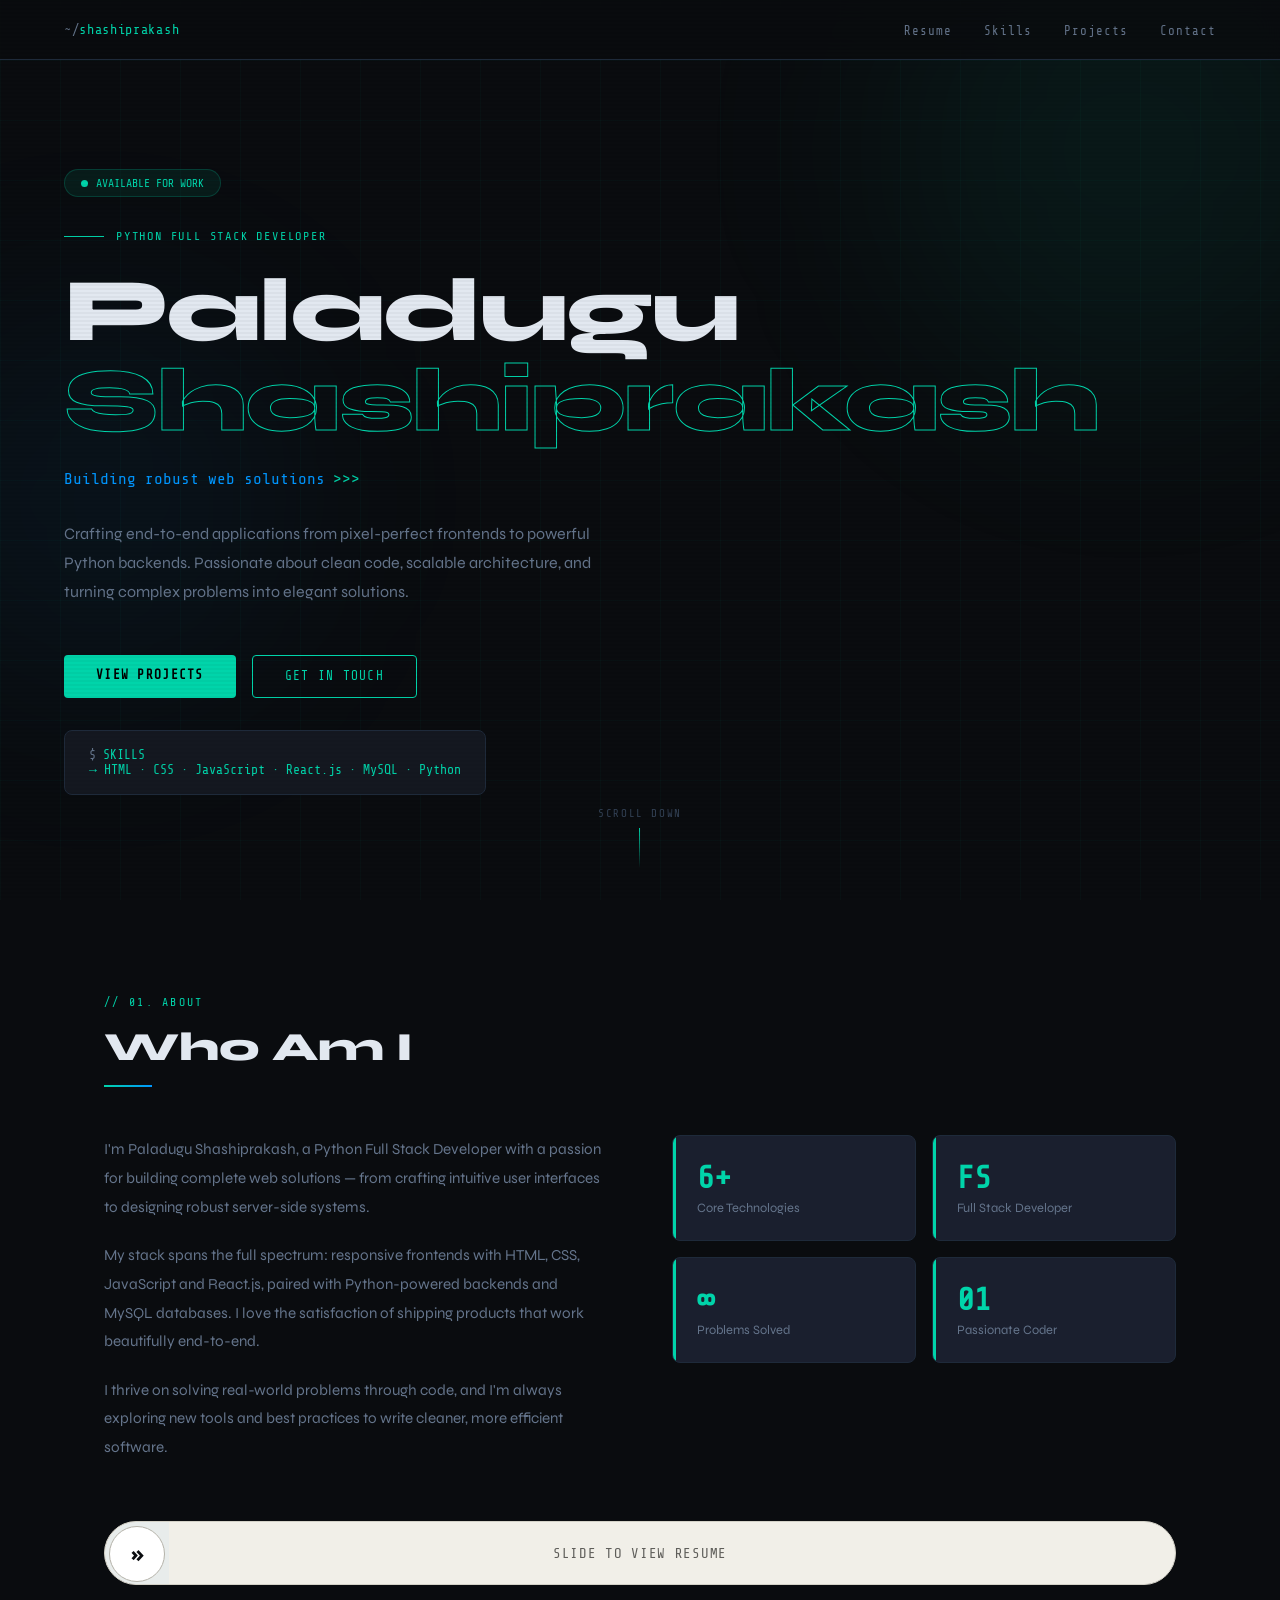
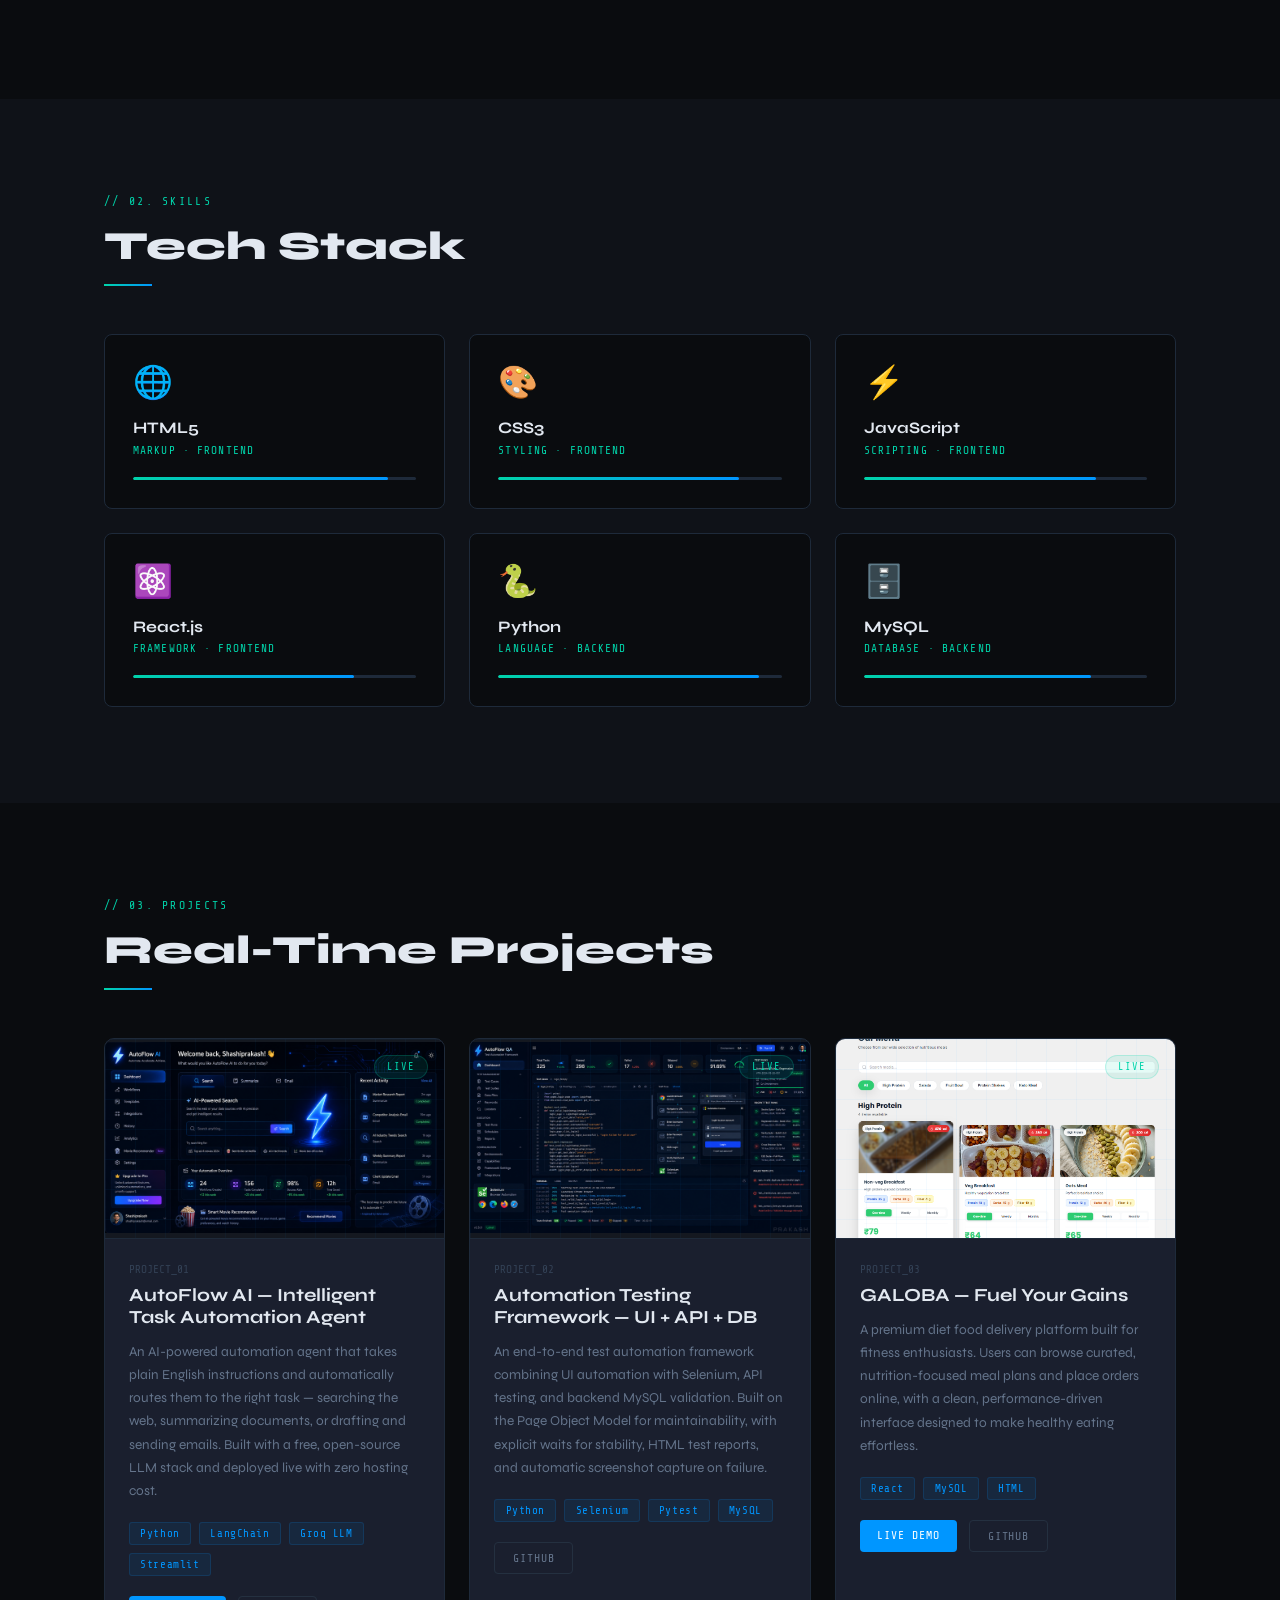
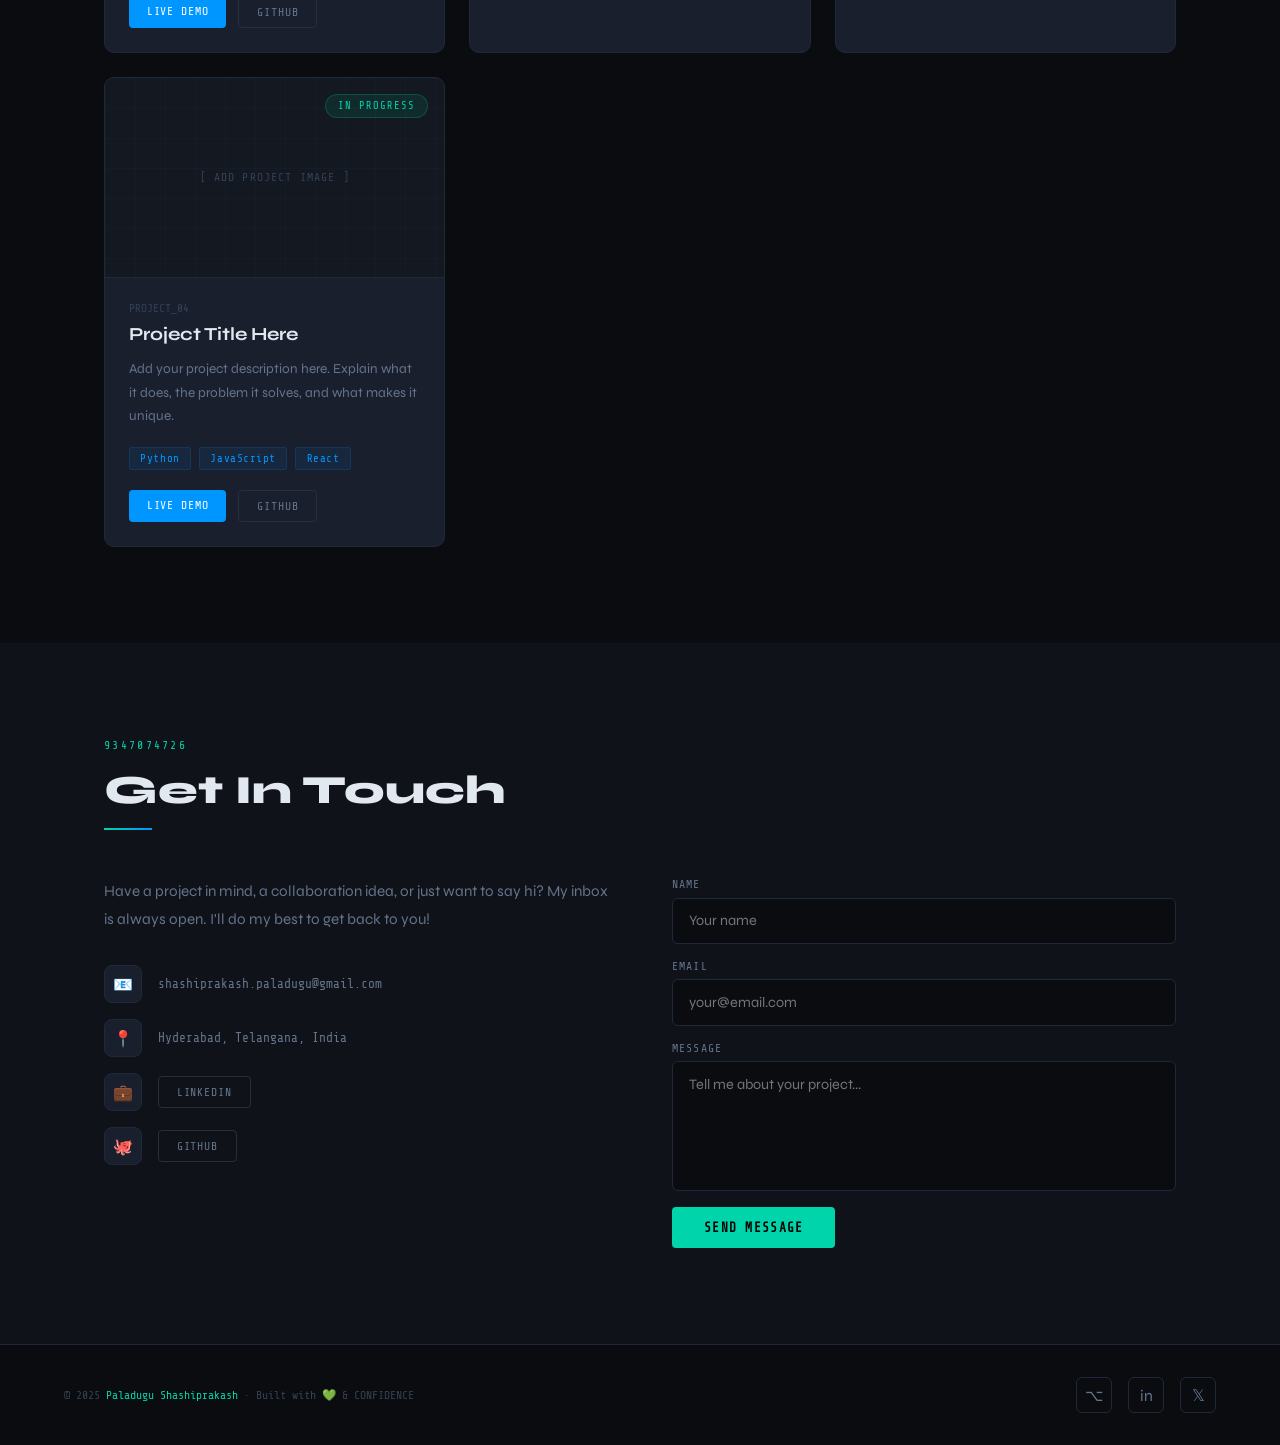
==== commit eafc41b3: "Update footer button styles" ====
--- a/index.html
+++ b/index.html
@@ -396,6 +396,35 @@
     animation: grow 1.5s ease forwards;
     transform-origin: left;
   }
+.linkdin,
+.github {
+  display: inline-flex;
+  align-items: center;
+  justify-content: center;
+  gap: 8px;
+  width: 180px;
+  height: 44px;
+  border-radius: 10px;
+  border: 1px solid #444;
+  text-decoration: none;
+  font-size: 14px;
+  font-weight: 500;
+  color: #fff;
+  transition: opacity 0.2s ease;
+}
+
+.linkdin {
+  background: #29b166;
+}
+
+.github {
+  background: #29b166;
+}
+
+.linkedin:hover,
+.github:hover {
+  opacity: 0.85;
+}
   @keyframes grow { from { transform: scaleX(0); } to { transform: scaleX(1); } }
 
   /* PROJECTS */
@@ -705,6 +734,7 @@
 .resume-frame {
   width: 100%; height: 500px; border: none; display: block;
 }
+
   @keyframes scrollDown {
     0%, 100% { opacity: 0; transform: scaleY(0.5) translateY(-10px); }
     50% { opacity: 1; transform: scaleY(1) translateY(0); }
@@ -999,11 +1029,12 @@
           </div>
           <div class="contact-item">
             <div class="contact-item-icon">💼</div>
-            <span>linkedin.com/in/shashiprakash-paladugu-baa0121b2</span>
+            <a href="https://www.linkedin.com/in/shashiprakash-paladugu-baa0121b2/" class="proj-btn proj-btn-ghost">LINKEDIN</a>
           </div>
           <div class="contact-item">
             <div class="contact-item-icon">🐙</div>
-            <span>https://github.com/shashiprakash833</span>
+          <a href="https://github.com/shashiprakash833" class="proj-btn proj-btn-ghost">GITHUB</a>
+            
           </div>
         </div>
       </div>
@@ -1032,8 +1063,8 @@
     © 2025 <span>Paladugu Shashiprakash</span> · Built with 💚 &amp; CONFIDENCE
   </div>
   <div class="socials">
-    <a href="#" class="social-btn" title="GitHub">⌥</a>
-    <a href="#" class="social-btn" title="LinkedIn">in</a>
+    <a href="https://github.com/shashiprakash833" class="social-btn" title="GitHub">⌥</a>
+    <a href="https://www.linkedin.com/in/shashiprakash-paladugu-baa0121b2/" class="social-btn" title="LinkedIn">in</a>
     <a href="#" class="social-btn" title="Twitter">𝕏</a>
   </div>
 </footer>
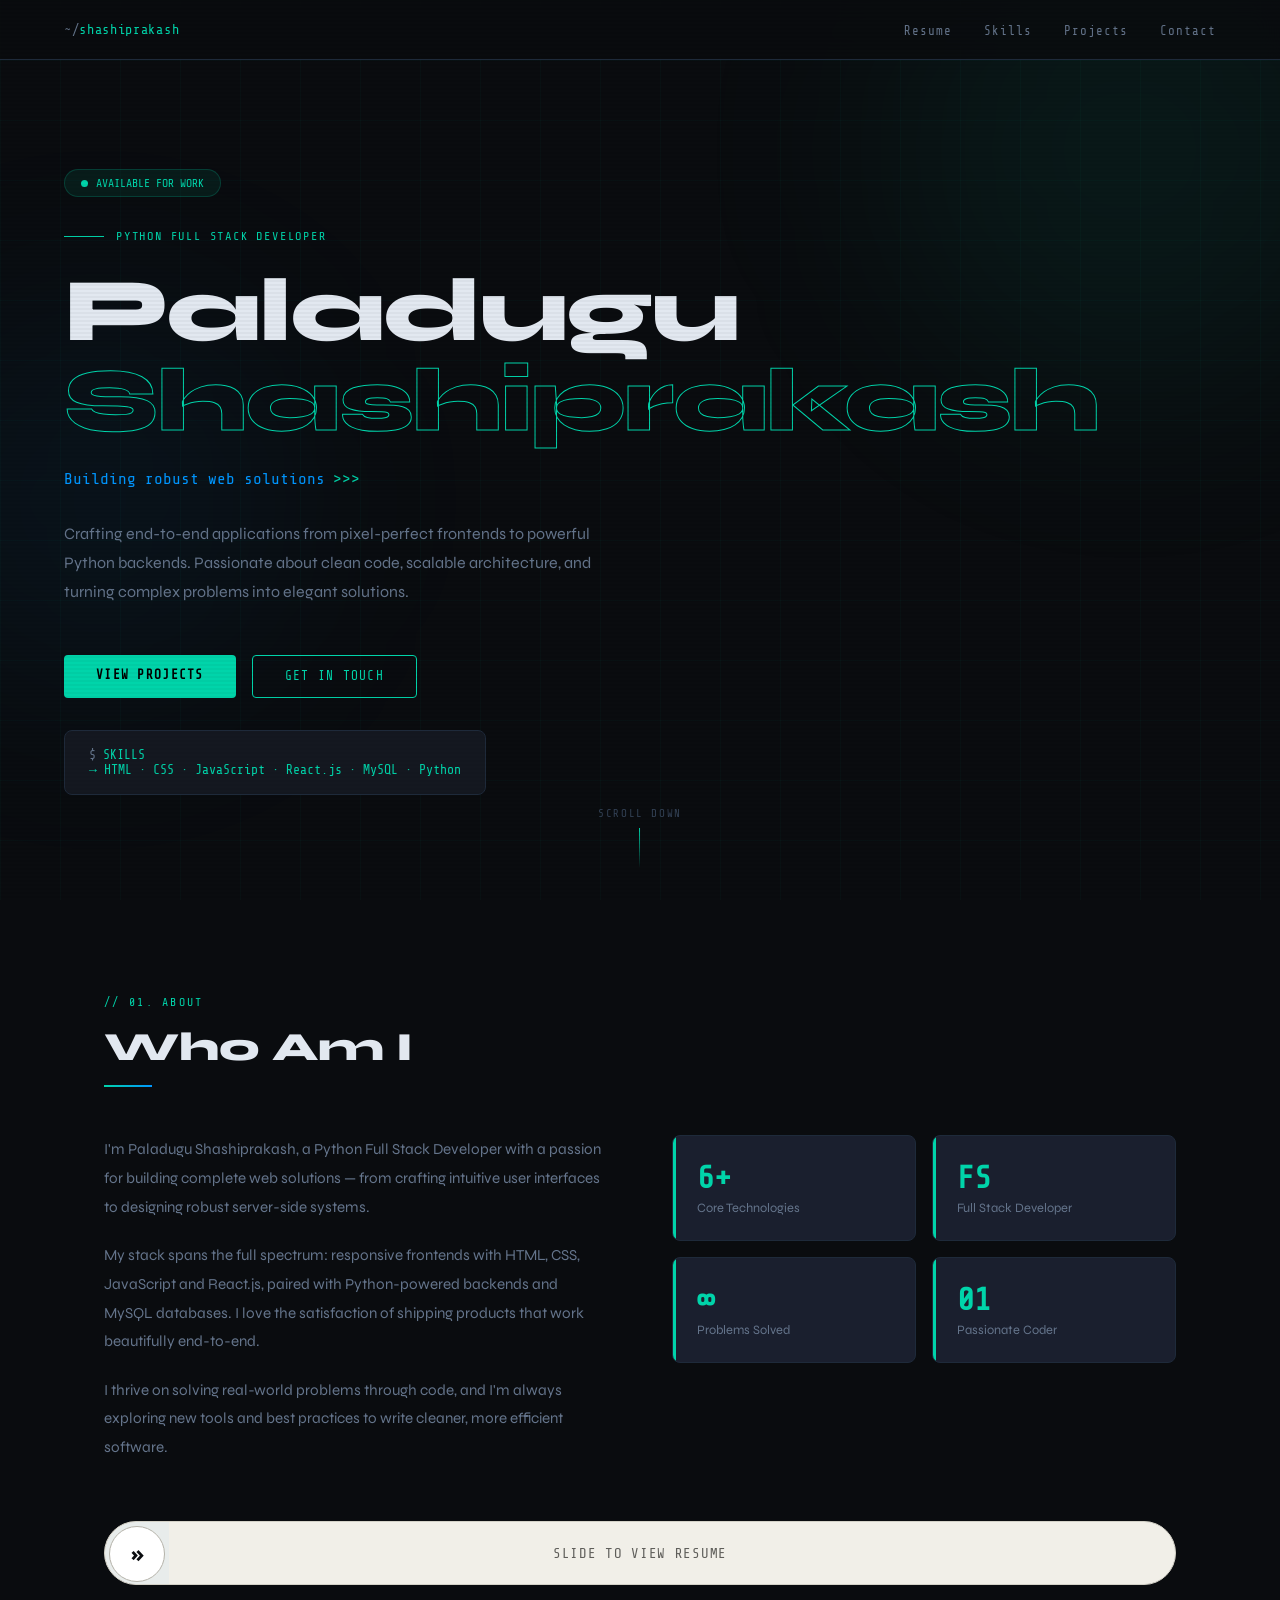
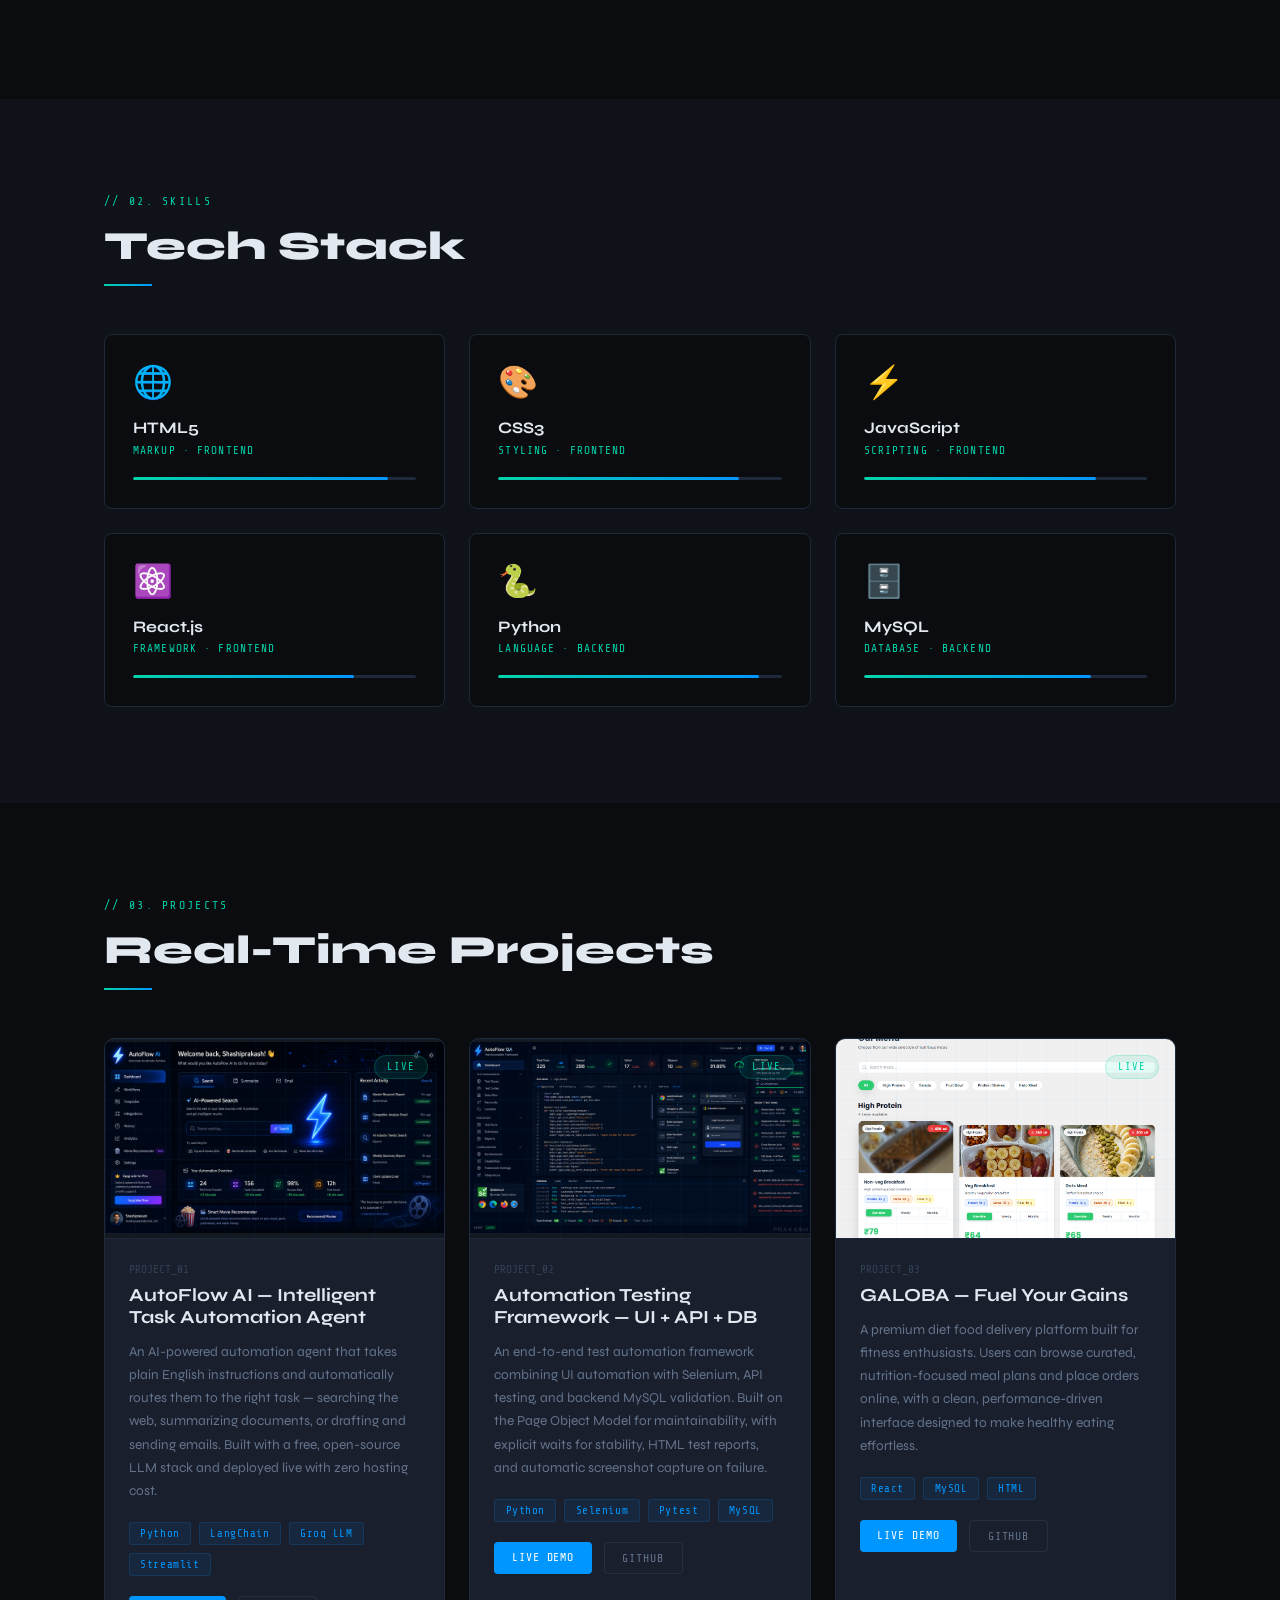
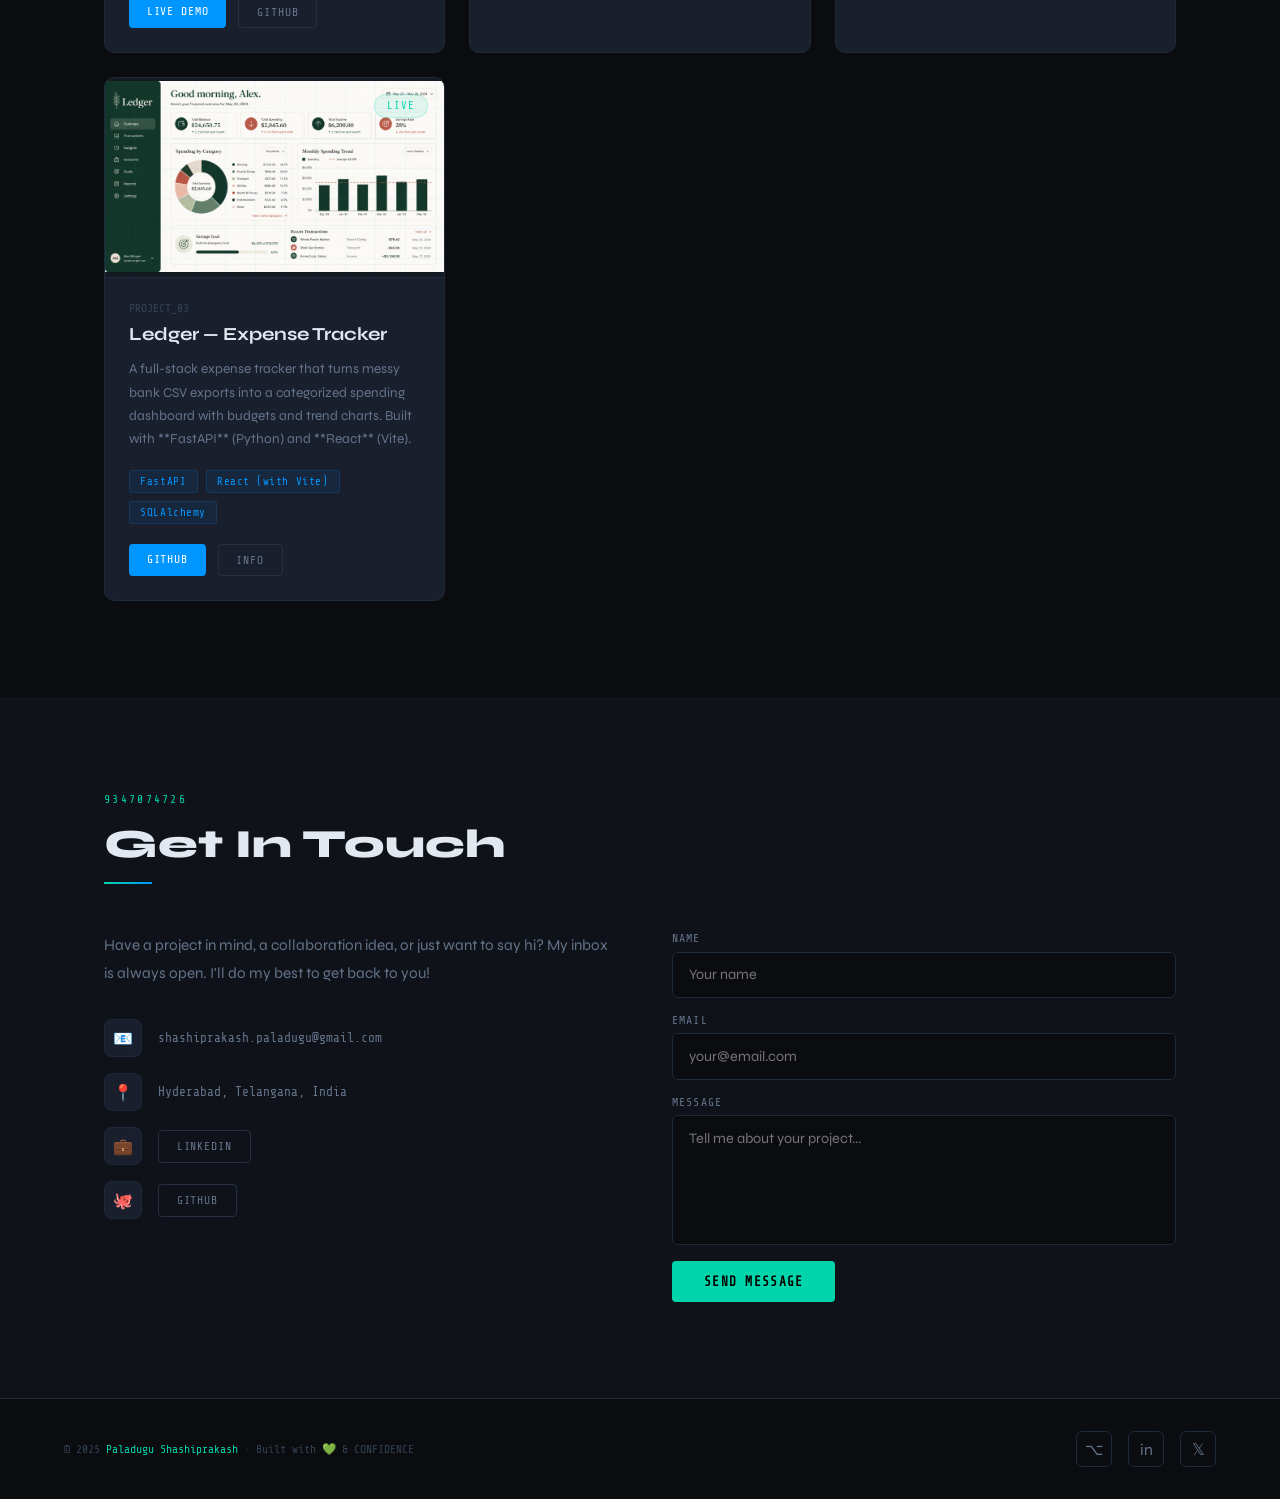
==== commit 1303dd25: "Update index.html, add workspace file and ledger image" ====
--- a/index.html
+++ b/index.html
@@ -954,6 +954,7 @@
             <span class="tag">MySQL</span>
           </div>
           <div class="project-links">
+            <a href="https://shashiprakash833.github.io/automation_testing-page/" class="proj-btn proj-btn-solid">LIVE DEMO</a>
             <a href="https://github.com/shashiprakash833/automation-framework" class="proj-btn proj-btn-ghost">GITHUB</a>
           </div>
         </div>
@@ -982,23 +983,25 @@
       </div>
 
       <!-- PROJECT 4 -->
-      <div class="project-card">
+           <div class="project-card">
         <div class="project-img">
-          <div class="project-img-placeholder">[ ADD PROJECT IMAGE ]</div>
-          <div class="project-badge">IN PROGRESS</div>
+          <div class="project-img-placeholder"><img src="ledger.png"></div>
+          <div class="project-badge">LIVE</div>
         </div>
         <div class="project-body">
-          <div class="project-num">PROJECT_04</div>
-          <div class="project-title">Project Title Here</div>
-          <div class="project-desc">Add your project description here. Explain what it does, the problem it solves, and what makes it unique.</div>
+          <div class="project-num">PROJECT_03</div>
+          <div class="project-title">Ledger — Expense Tracker</div>
+          <div class="project-desc">A full-stack expense tracker that turns messy bank CSV exports into a categorized
+            spending dashboard with budgets and trend charts. Built with **FastAPI** (Python)
+          and **React** (Vite).</div>
           <div class="project-tags">
-            <span class="tag">Python</span>
-            <span class="tag">JavaScript</span>
-            <span class="tag">React</span>
+            <span class="tag">FastAPI</span>
+            <span class="tag">React (with Vite)</span>
+            <span class="tag">SQLAlchemy</span>
           </div>
           <div class="project-links">
-            <a href="#" class="proj-btn proj-btn-solid">LIVE DEMO</a>
-            <a href="#" class="proj-btn proj-btn-ghost">GITHUB</a>
+            <a href="https://github.com/shashiprakash833/ledger-expense-tracker" class="proj-btn proj-btn-solid">GITHUB</a>
+            <a href="https://github.com/shashiprakash833/ledger-expense-tracker/blob/main/README.md" class="proj-btn proj-btn-ghost">INFO</a>
           </div>
         </div>
       </div>
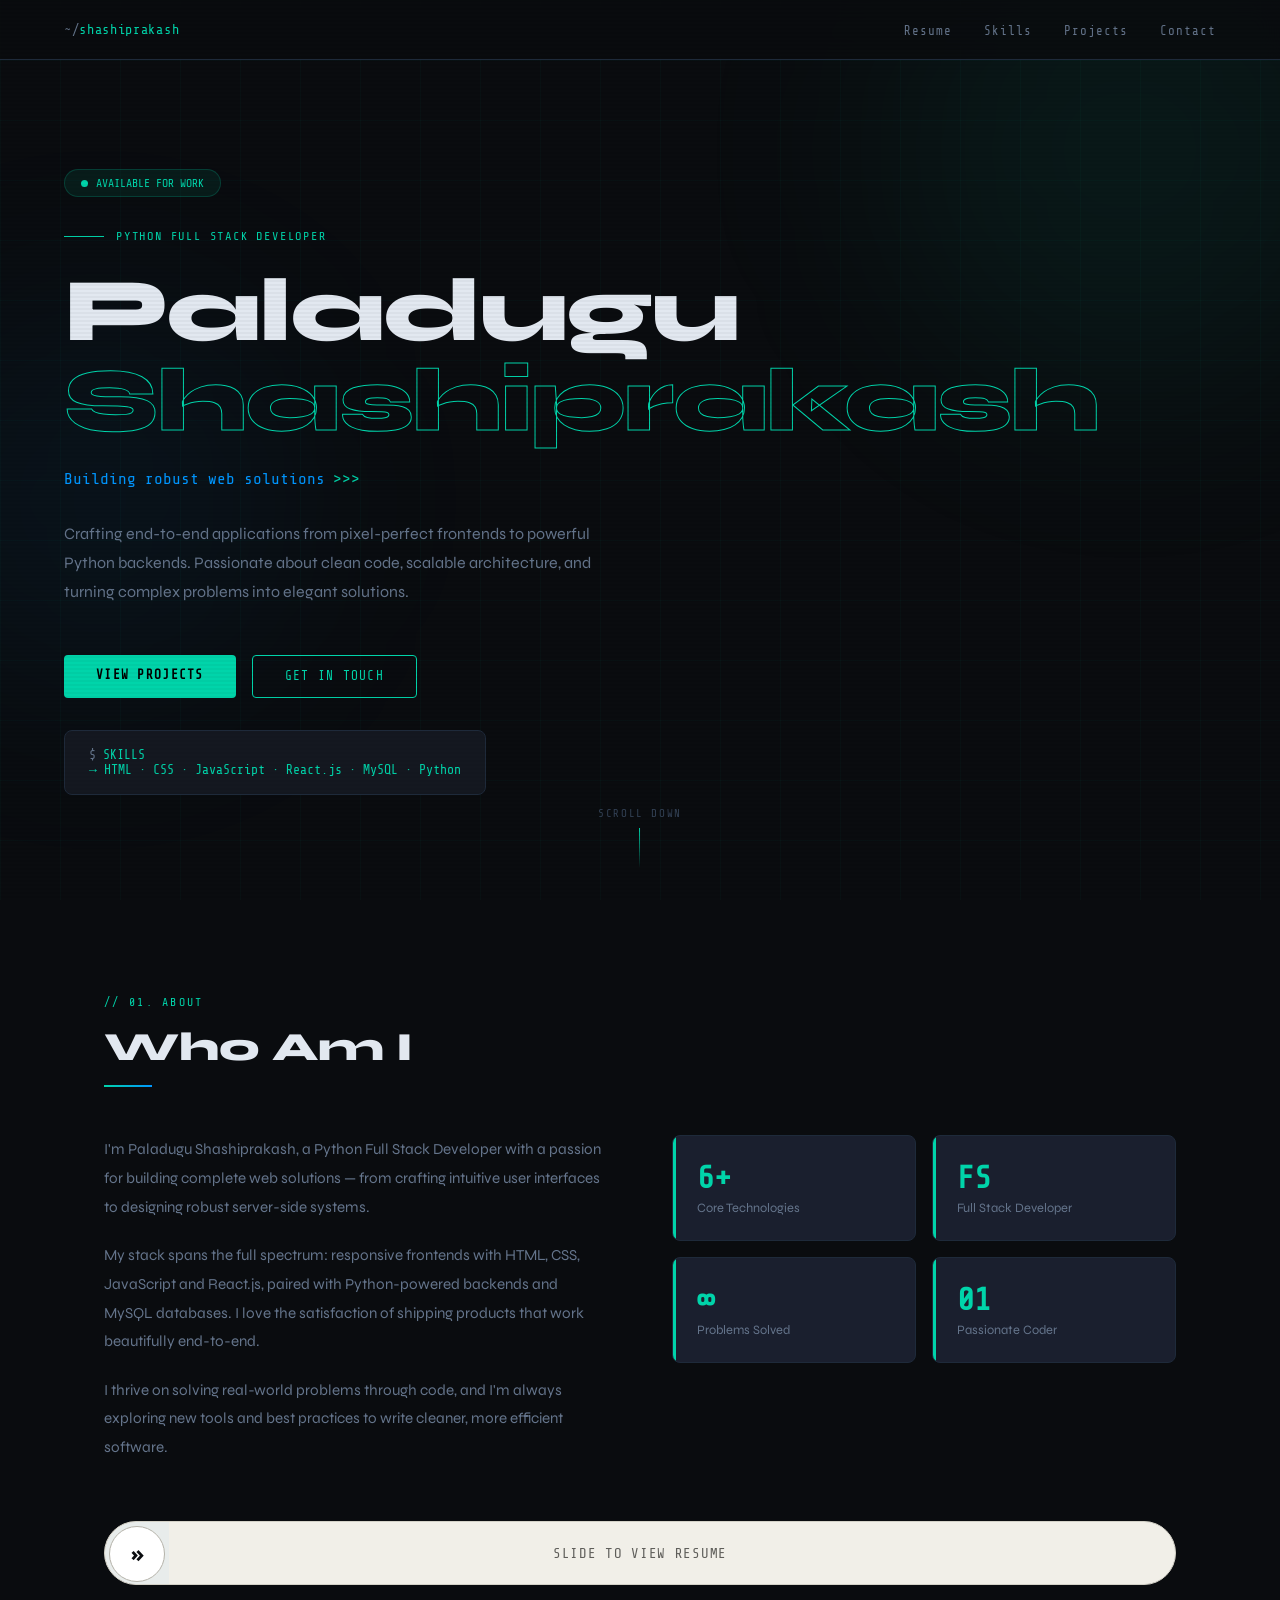
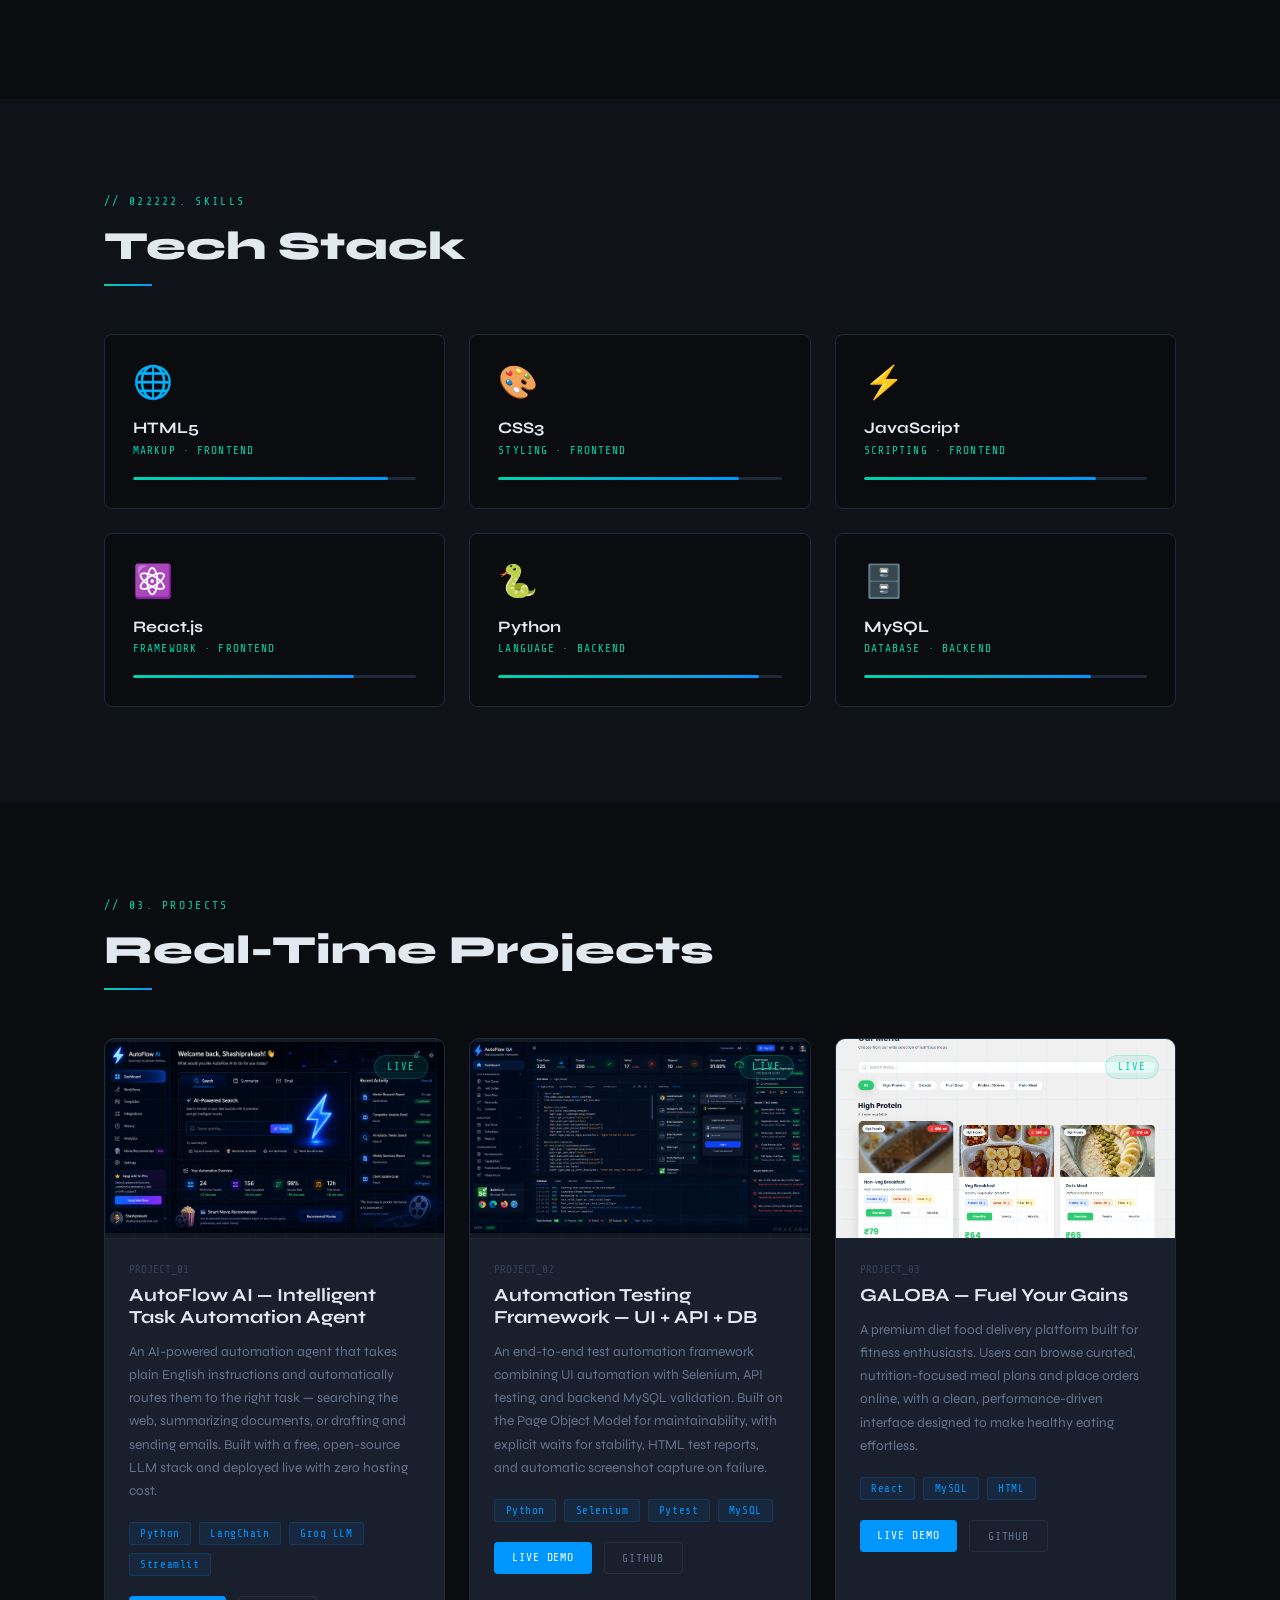
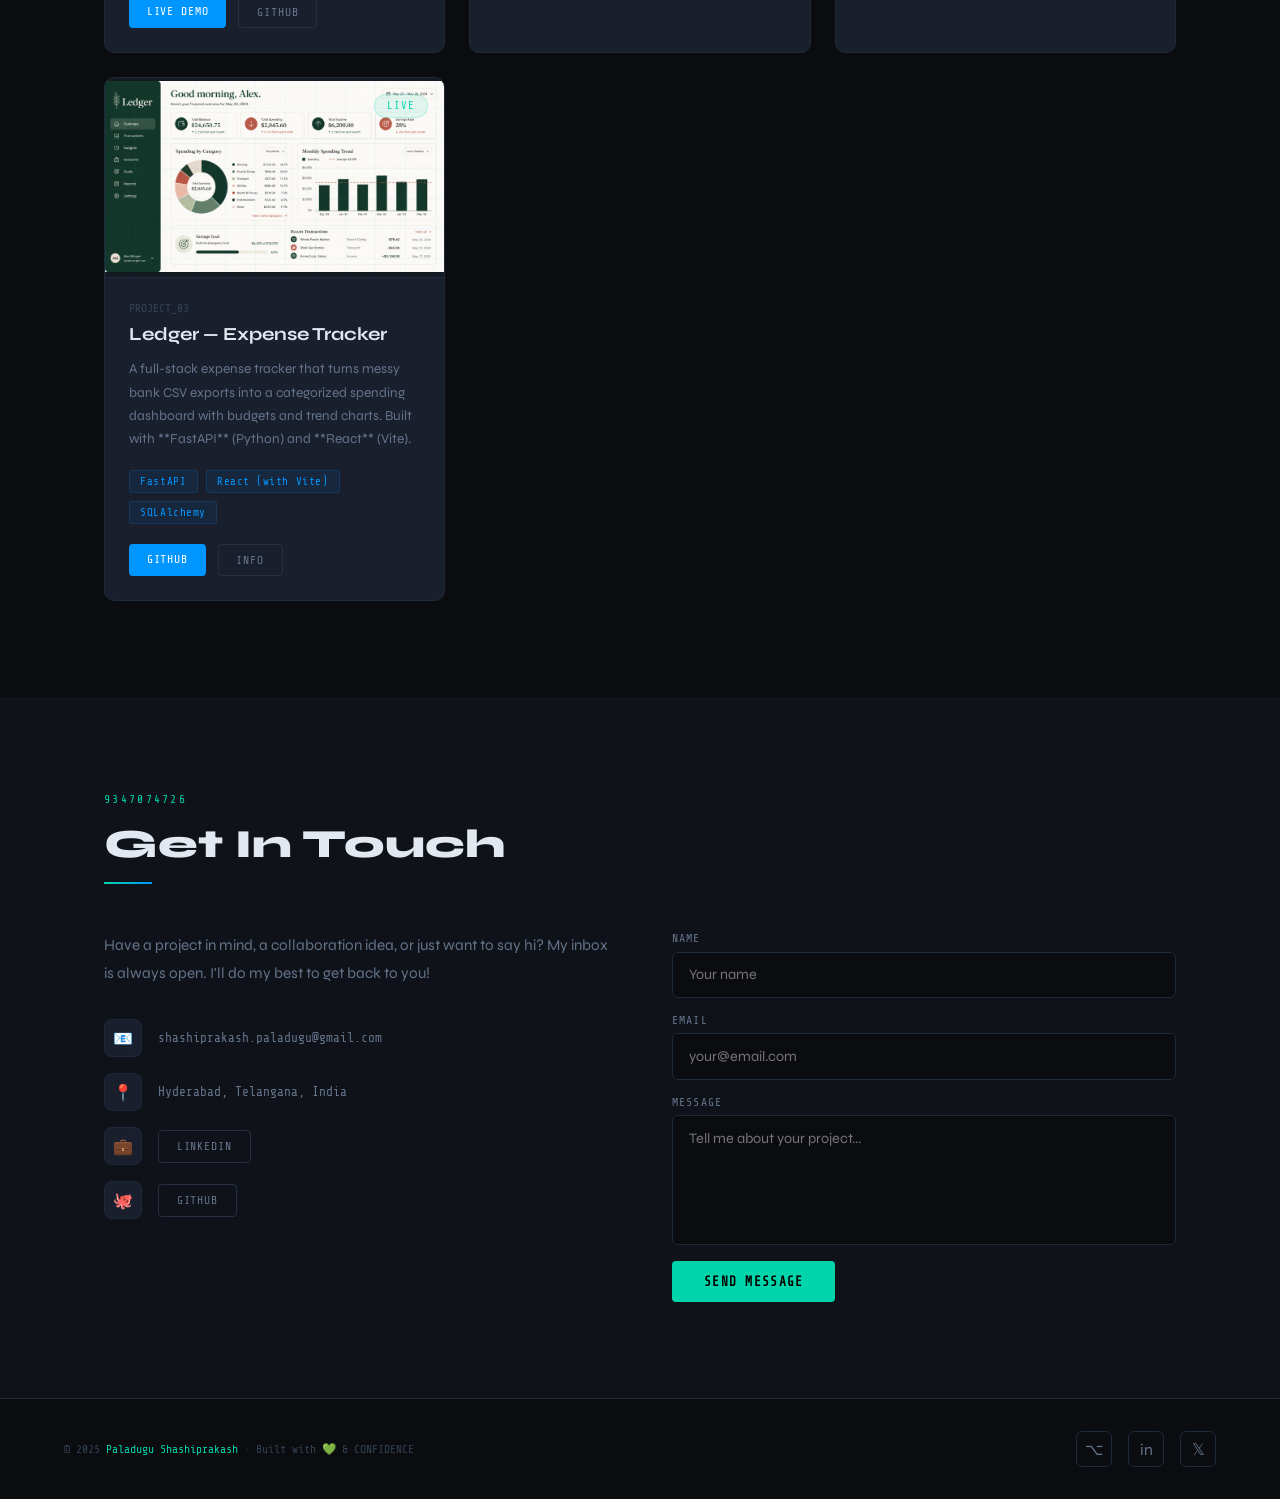
==== commit 6a069048: "Updated React project" ====
--- a/index.html
+++ b/index.html
@@ -861,7 +861,7 @@
 <!-- SKILLS -->
 <section id="skills">
   <div class="section-wrap">
-    <div class="sec-label">// 02. SKILLS</div>
+    <div class="sec-label">// 022222. SKILLS</div>
     <h2 class="sec-title">Tech Stack</h2>
     <div class="sec-line"></div>
     <div class="skills-grid">
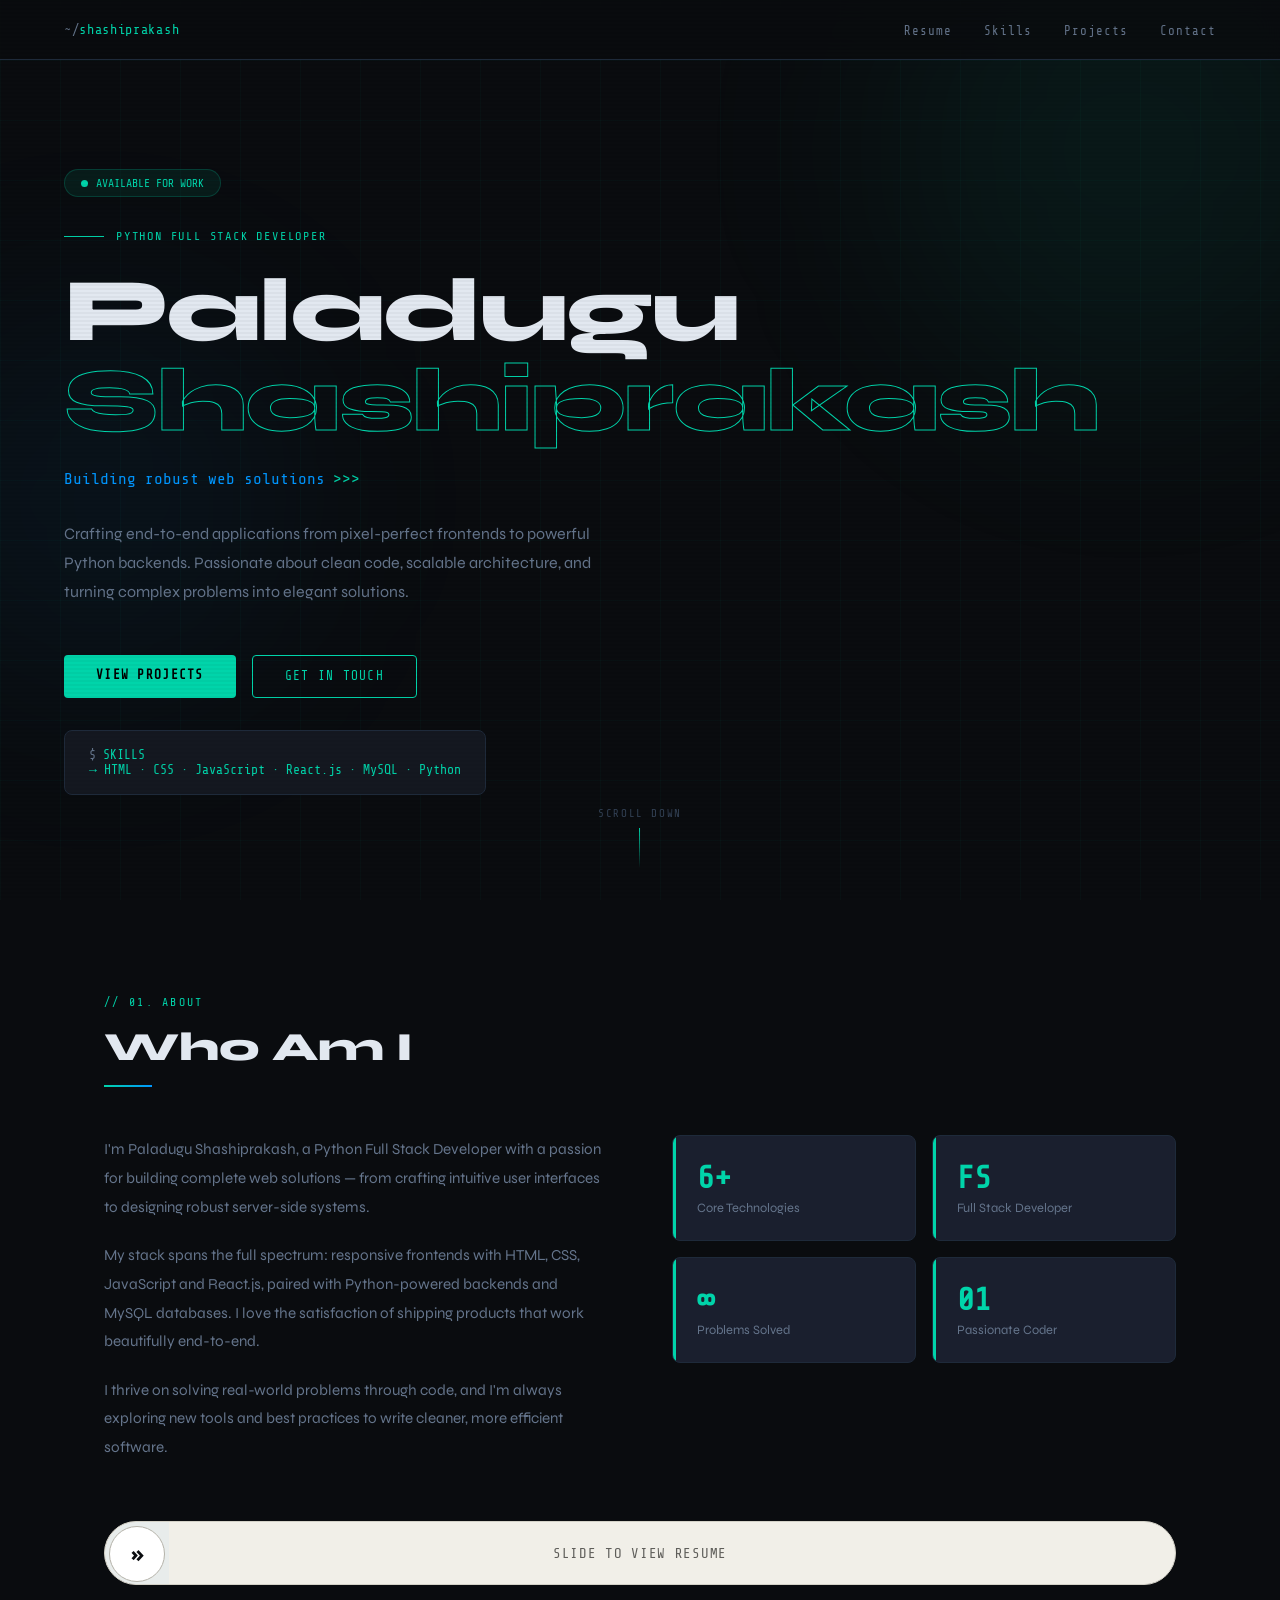
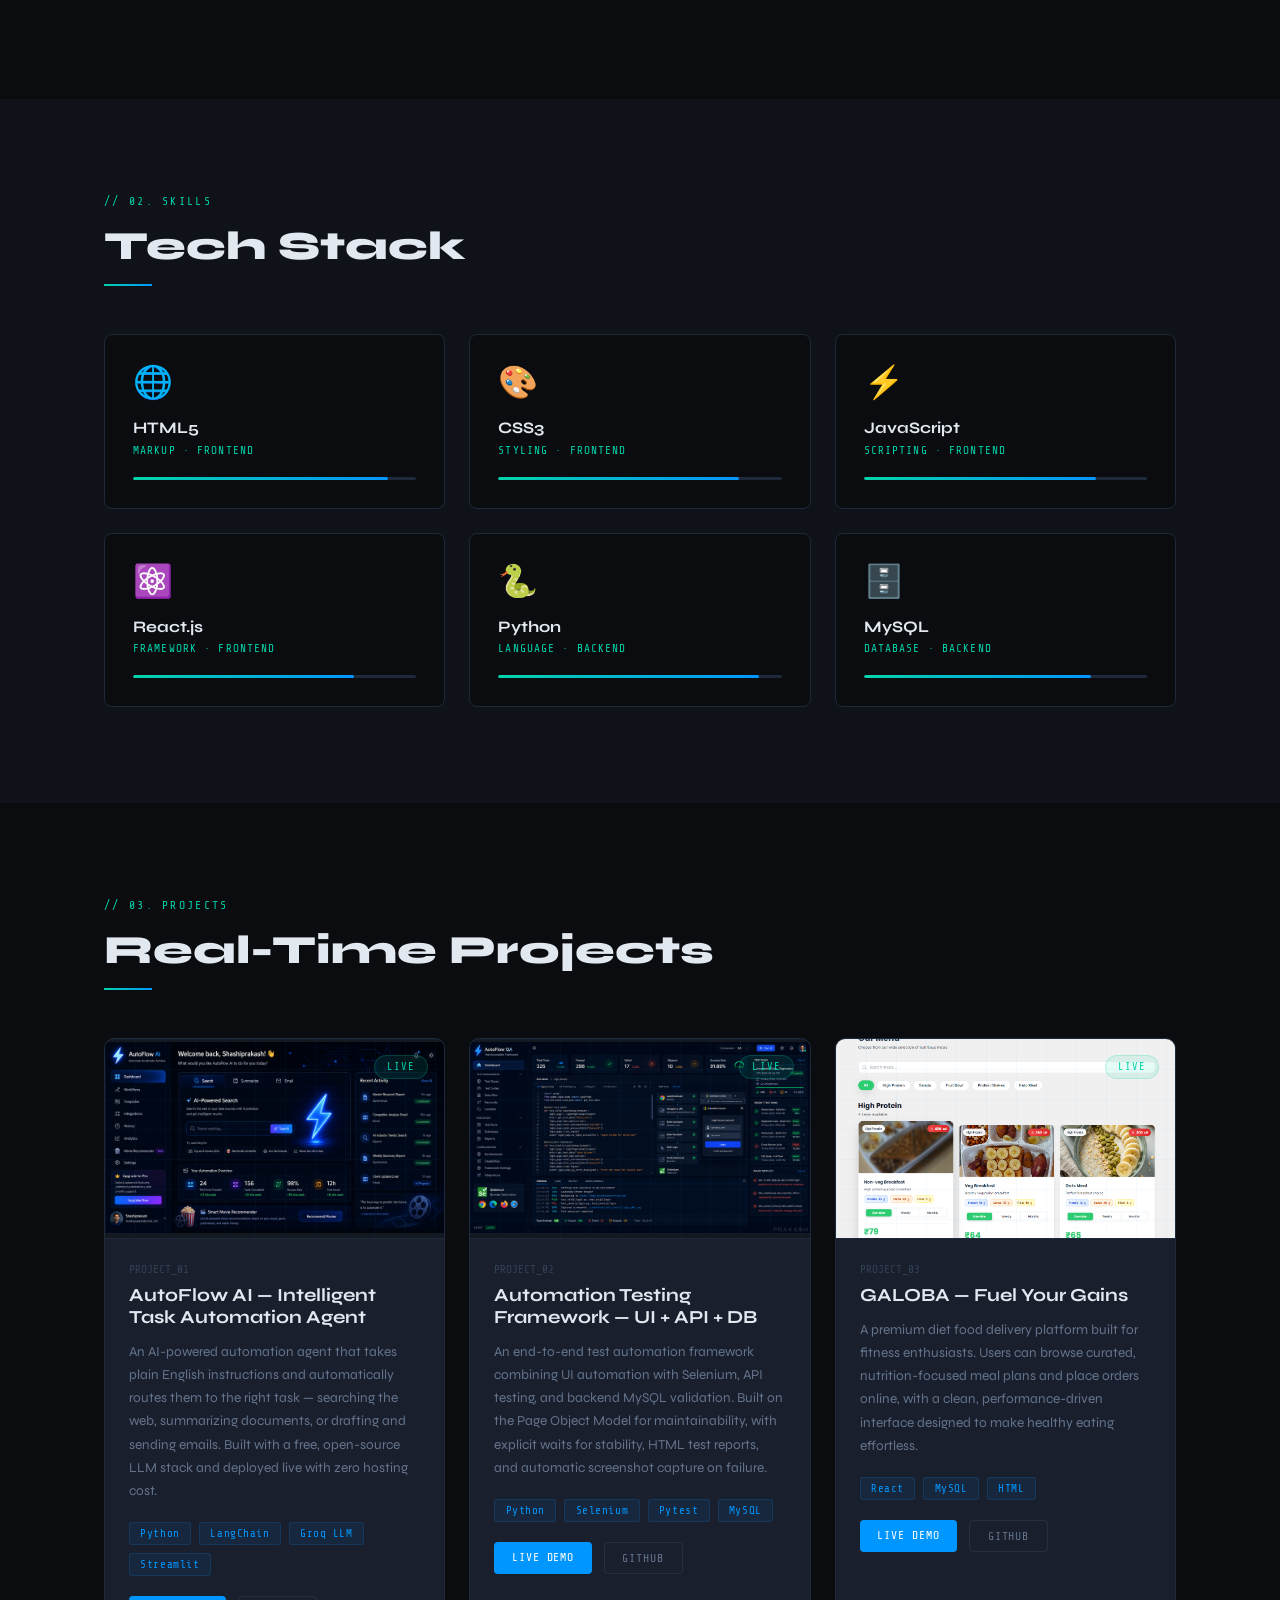
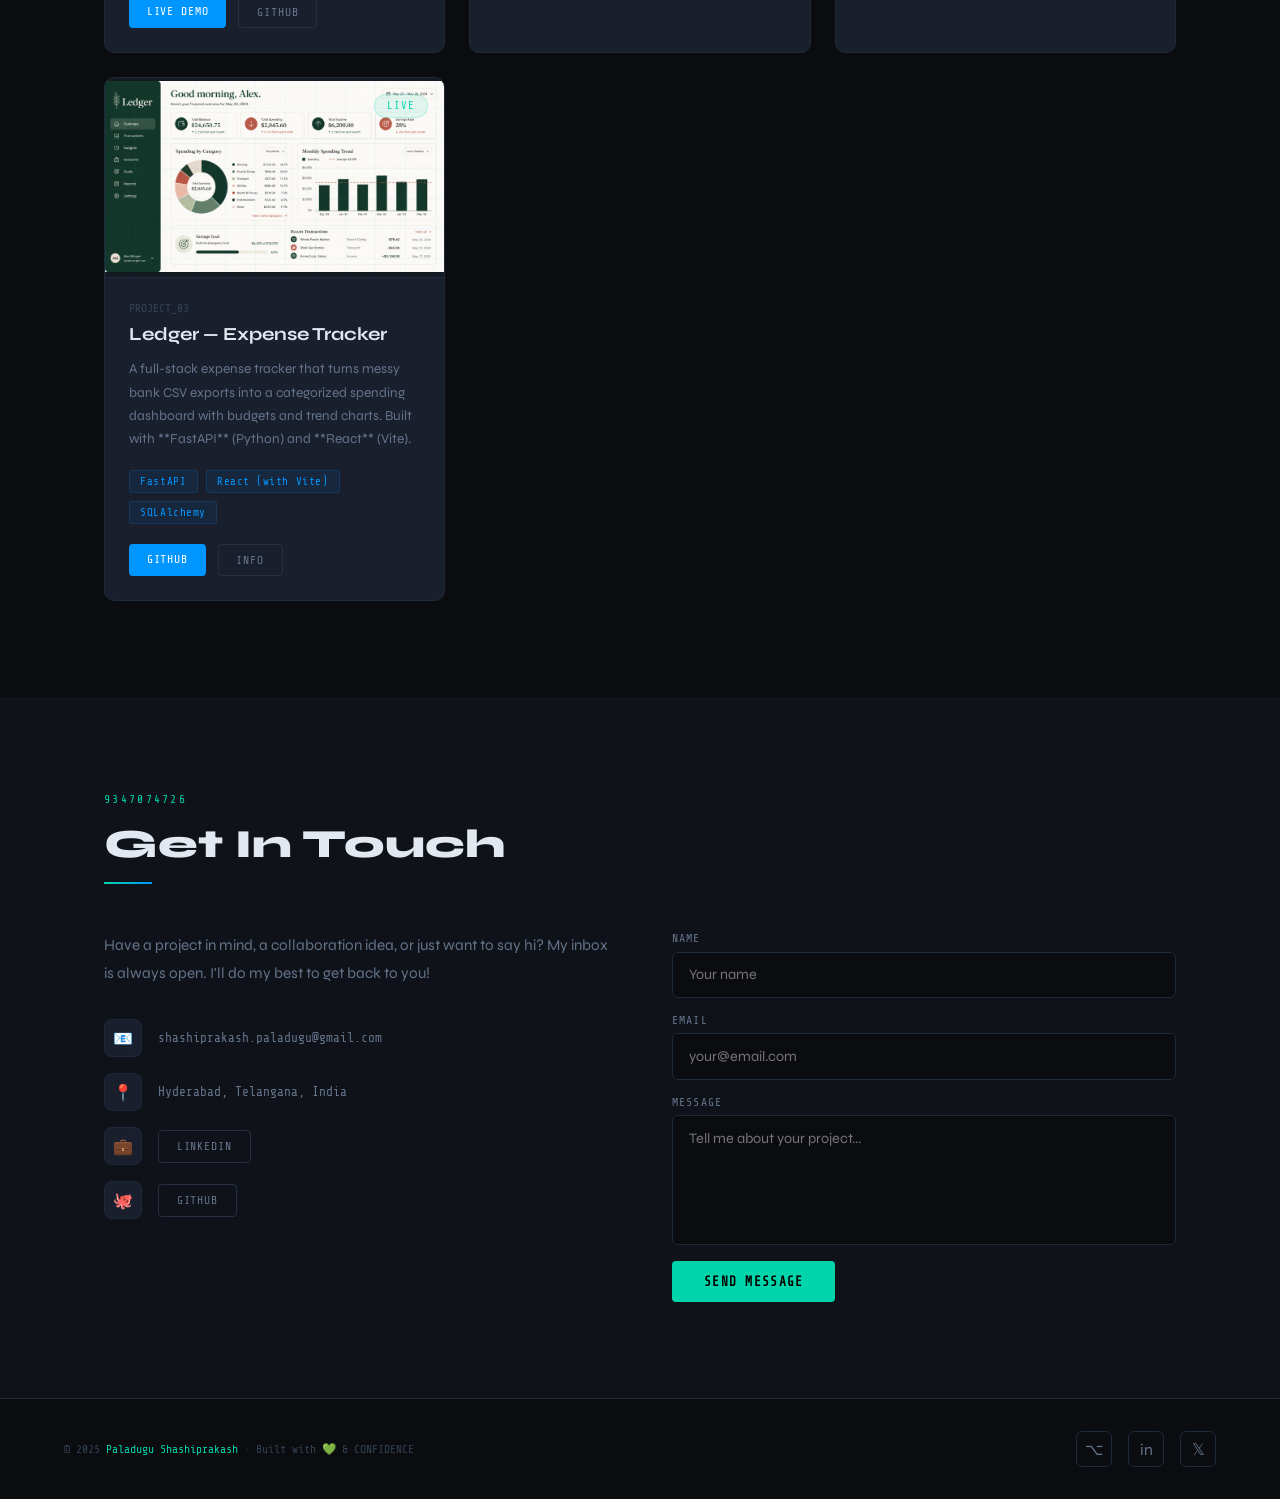
==== commit 4a42bb22: "Updated React project" ====
--- a/index.html
+++ b/index.html
@@ -861,7 +861,7 @@
 <!-- SKILLS -->
 <section id="skills">
   <div class="section-wrap">
-    <div class="sec-label">// 022222. SKILLS</div>
+    <div class="sec-label">// 02. SKILLS</div>
     <h2 class="sec-title">Tech Stack</h2>
     <div class="sec-line"></div>
     <div class="skills-grid">
